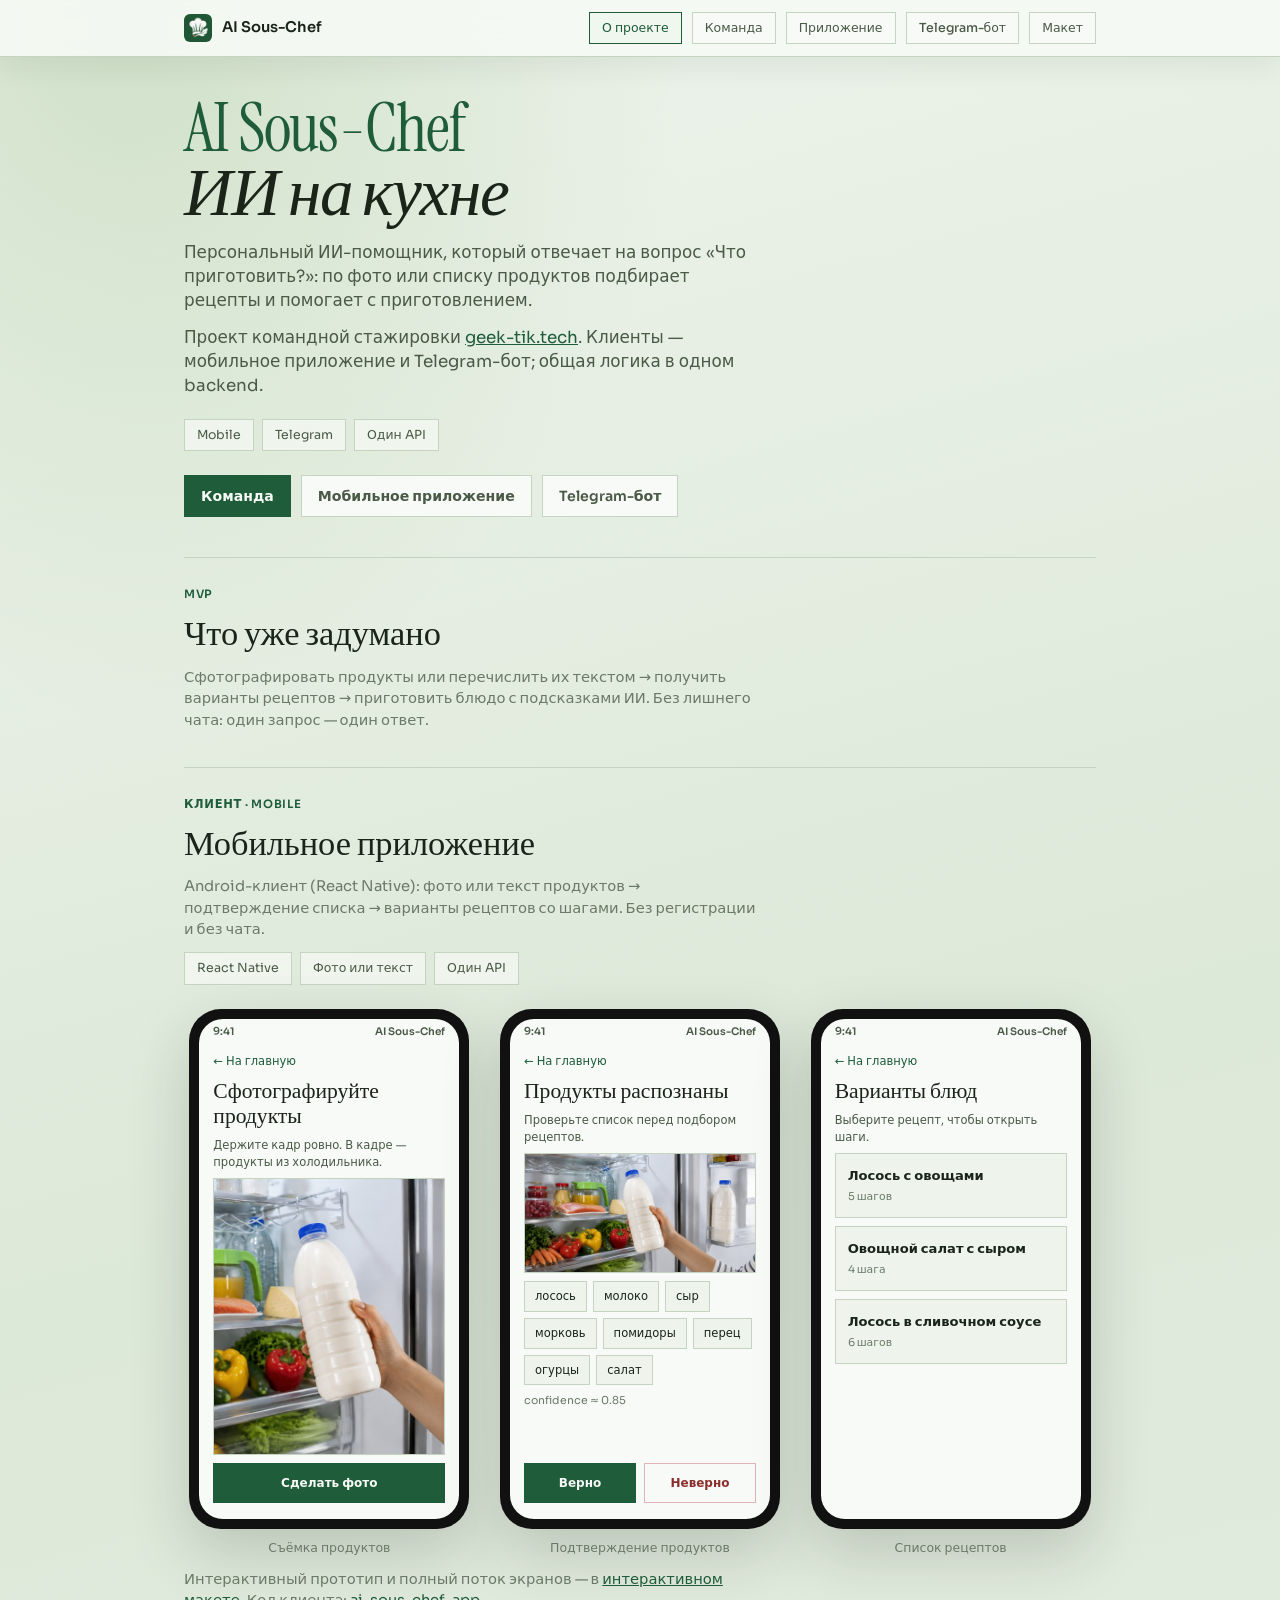
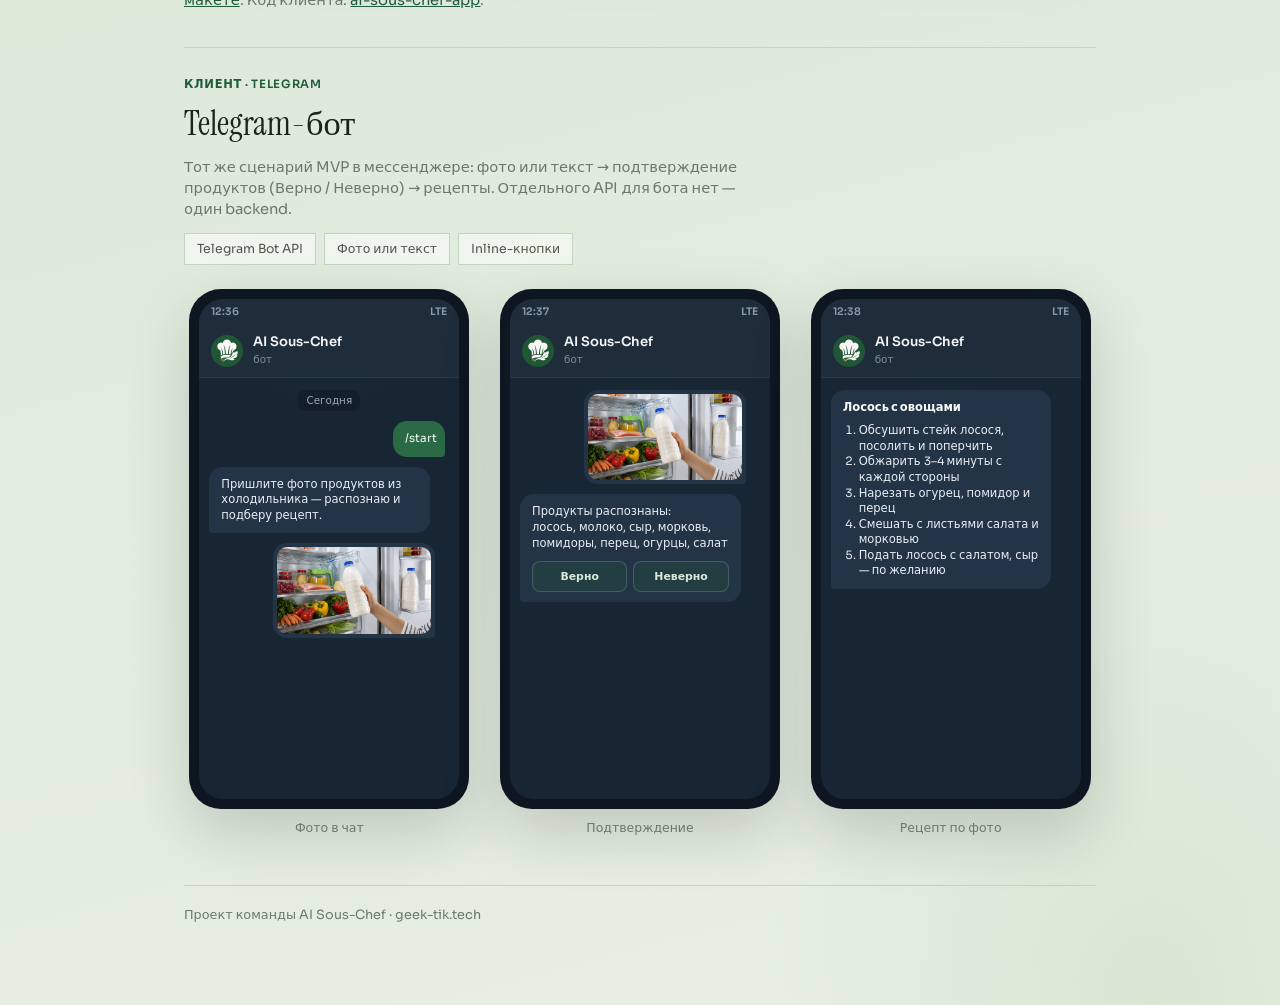
==== frontend/index.html @ 057efbc0 "feat(frontend): якорные разделы приложения и бота, макет на сайте Co-authored-by: Cursor <cursoragen" ====
<!DOCTYPE html>
<html lang="ru">
<head>
  <meta charset="UTF-8" />
  <meta name="viewport" content="width=device-width, initial-scale=1.0" />
  <title>AI Sous-Chef</title>
  <link rel="icon" href="assets/app-icon.png" type="image/png" />
  <link rel="preconnect" href="https://fonts.googleapis.com" />
  <link rel="preconnect" href="https://fonts.gstatic.com" crossorigin />
  <link href="https://fonts.googleapis.com/css2?family=Instrument+Serif:ital@0;1&family=Sora:wght@400;500;600;700&display=swap" rel="stylesheet" />
  <link rel="stylesheet" href="styles.css" />
</head>
<body>
  <div class="site-chrome">
    <nav class="site-nav" aria-label="Навигация">
      <div class="site-nav-inner">
        <a class="brand-mark" href="index.html">
          <img src="assets/app-icon.png" width="28" height="28" alt="" />
          AI Sous-Chef
        </a>
        <a class="nav-link" href="index.html" aria-current="page">О проекте</a>
        <a class="nav-link" href="team.html">Команда</a>
        <a class="nav-link" href="#app">Приложение</a>
        <a class="nav-link" href="#bot">Telegram-бот</a>
        <a class="nav-link" href="mockup.html">Макет</a>
      </div>
    </nav>
  </div>

  <main class="page">
    <header class="hero">
      <div class="brand">AI Sous-Chef<br /><em>ИИ на кухне</em></div>
      <p class="lede">
        Персональный ИИ-помощник, который отвечает на вопрос «Что приготовить?»:
        по фото или списку продуктов подбирает рецепты и помогает с приготовлением.
      </p>
      <p class="lede">
        Проект командной стажировки <a href="https://geek-tik.tech/teams/ai-sous-chef">geek-tik.tech</a>.
        Клиенты — мобильное приложение и Telegram-бот; общая логика в одном backend.
      </p>
      <div class="meta">
        <span class="chip">Mobile</span>
        <span class="chip">Telegram</span>
        <span class="chip">Один API</span>
      </div>
      <div class="cta-row">
        <a class="btn btn-primary" href="team.html">Команда</a>
        <a class="btn btn-ghost" href="#app">Мобильное приложение</a>
        <a class="btn btn-ghost" href="#bot">Telegram-бот</a>
      </div>
    </header>

    <h2 class="section-title">
      <span class="section-kind">MVP</span>
      Что уже задумано
    </h2>
    <p class="section-note">
      Сфотографировать продукты или перечислить их текстом → получить варианты рецептов →
      приготовить блюдо с подсказками ИИ. Без лишнего чата: один запрос — один ответ.
    </p>

    <section id="app" class="product-section" aria-labelledby="app-heading">
      <h2 class="section-title" id="app-heading">
        <span class="section-kind">Клиент · Mobile</span>
        Мобильное приложение
      </h2>
      <p class="section-note">
        Android-клиент (React Native): фото или текст продуктов → подтверждение списка →
        варианты рецептов со шагами. Без регистрации и без чата.
      </p>
      <div class="meta">
        <span class="chip">React Native</span>
        <span class="chip">Фото или текст</span>
        <span class="chip">Один API</span>
      </div>

      <div class="screen-row" aria-label="Экраны мобильного приложения">
        <figure class="phone-shot">
          <div class="phone" aria-hidden="true">
            <div class="phone-inner">
              <div class="status-bar"><span>9:41</span><span>AI Sous-Chef</span></div>
              <div class="shot-screen">
                <div class="shot-back">← На главную</div>
                <h3 class="shot-headline">Сфотографируйте продукты</h3>
                <p class="shot-hint">Держите кадр ровно. В кадре — продукты из холодильника.</p>
                <div class="shot-photo">
                  <img src="assets/fridge-products.jpg" alt="Фото продуктов в холодильнике" width="240" height="135" />
                </div>
                <span class="shot-btn primary shot-btn-wide">Сделать фото</span>
              </div>
            </div>
          </div>
          <figcaption>Съёмка продуктов</figcaption>
        </figure>

        <figure class="phone-shot">
          <div class="phone" aria-hidden="true">
            <div class="phone-inner">
              <div class="status-bar"><span>9:41</span><span>AI Sous-Chef</span></div>
              <div class="shot-screen">
                <div class="shot-back">← На главную</div>
                <h3 class="shot-headline">Продукты распознаны</h3>
                <p class="shot-hint">Проверьте список перед подбором рецептов.</p>
                <div class="shot-photo shot-photo-sm">
                  <img src="assets/fridge-products.jpg" alt="" width="240" height="135" />
                </div>
                <ul class="product-chips">
                  <li>лосось</li>
                  <li>молоко</li>
                  <li>сыр</li>
                  <li>морковь</li>
                  <li>помидоры</li>
                  <li>перец</li>
                  <li>огурцы</li>
                  <li>салат</li>
                </ul>
                <p class="shot-meta">confidence ≈ 0.85</p>
                <div class="shot-actions">
                  <span class="shot-btn primary">Верно</span>
                  <span class="shot-btn danger">Неверно</span>
                </div>
              </div>
            </div>
          </div>
          <figcaption>Подтверждение продуктов</figcaption>
        </figure>

        <figure class="phone-shot">
          <div class="phone" aria-hidden="true">
            <div class="phone-inner">
              <div class="status-bar"><span>9:41</span><span>AI Sous-Chef</span></div>
              <div class="shot-screen">
                <div class="shot-back">← На главную</div>
                <h3 class="shot-headline">Варианты блюд</h3>
                <p class="shot-hint">Выберите рецепт, чтобы открыть шаги.</p>
                <div class="recipe-card">
                  <div class="title">Лосось с овощами</div>
                  <div class="meta-line">5 шагов</div>
                </div>
                <div class="recipe-card">
                  <div class="title">Овощной салат с сыром</div>
                  <div class="meta-line">4 шага</div>
                </div>
                <div class="recipe-card">
                  <div class="title">Лосось в сливочном соусе</div>
                  <div class="meta-line">6 шагов</div>
                </div>
              </div>
            </div>
          </div>
          <figcaption>Список рецептов</figcaption>
        </figure>
      </div>

      <p class="section-note section-note-follow">
        Интерактивный прототип и полный поток экранов —
        в <a href="mockup.html">интерактивном макете</a>.
        Код клиента: <a href="https://github.com/teamsync-labs/ai-sous-chef-app">ai-sous-chef-app</a>.
      </p>
    </section>

    <section id="bot" class="product-section" aria-labelledby="bot-heading">
      <h2 class="section-title" id="bot-heading">
        <span class="section-kind">Клиент · Telegram</span>
        Telegram-бот
      </h2>
      <p class="section-note">
        Тот же сценарий MVP в мессенджере: фото или текст → подтверждение продуктов
        (Верно / Неверно) → рецепты. Отдельного API для бота нет — один backend.
      </p>
      <div class="meta">
        <span class="chip">Telegram Bot API</span>
        <span class="chip">Фото или текст</span>
        <span class="chip">Inline-кнопки</span>
      </div>

      <div class="screen-row" aria-label="Экраны Telegram-бота">
        <figure class="phone-shot">
          <div class="phone phone-tg" aria-hidden="true">
            <div class="tg-inner">
              <div class="tg-topbar"><span>12:36</span><span>LTE</span></div>
              <div class="tg-header">
                <img src="assets/app-icon.png" alt="" width="36" height="36" />
                <div>
                  <div class="name">AI Sous-Chef</div>
                  <div class="status">бот</div>
                </div>
              </div>
              <div class="tg-chat">
                <div class="tg-day">Сегодня</div>
                <div class="tg-row user"><div class="tg-bubble user">/start</div></div>
                <div class="tg-row bot">
                  <div class="tg-bubble bot">
                    Пришлите фото продуктов из холодильника — распознаю и подберу рецепт.
                  </div>
                </div>
                <div class="tg-row user">
                  <div class="tg-bubble user tg-photo">
                    <img src="assets/fridge-products.jpg" alt="Фото продуктов в холодильнике" width="200" height="112" />
                  </div>
                </div>
              </div>
            </div>
          </div>
          <figcaption>Фото в чат</figcaption>
        </figure>

        <figure class="phone-shot">
          <div class="phone phone-tg" aria-hidden="true">
            <div class="tg-inner">
              <div class="tg-topbar"><span>12:37</span><span>LTE</span></div>
              <div class="tg-header">
                <img src="assets/app-icon.png" alt="" width="36" height="36" />
                <div>
                  <div class="name">AI Sous-Chef</div>
                  <div class="status">бот</div>
                </div>
              </div>
              <div class="tg-chat">
                <div class="tg-row user">
                  <div class="tg-bubble user tg-photo">
                    <img src="assets/fridge-products.jpg" alt="" width="200" height="112" />
                  </div>
                </div>
                <div class="tg-row bot">
                  <div class="tg-bubble bot">
                    Продукты распознаны:<br />
                    лосось, молоко, сыр, морковь, помидоры, перец, огурцы, салат
                    <div class="tg-inline">
                      <span>Верно</span>
                      <span>Неверно</span>
                    </div>
                  </div>
                </div>
              </div>
            </div>
          </div>
          <figcaption>Подтверждение</figcaption>
        </figure>

        <figure class="phone-shot">
          <div class="phone phone-tg" aria-hidden="true">
            <div class="tg-inner">
              <div class="tg-topbar"><span>12:38</span><span>LTE</span></div>
              <div class="tg-header">
                <img src="assets/app-icon.png" alt="" width="36" height="36" />
                <div>
                  <div class="name">AI Sous-Chef</div>
                  <div class="status">бот</div>
                </div>
              </div>
              <div class="tg-chat">
                <div class="tg-row bot">
                  <div class="tg-bubble bot">
                    <strong>Лосось с овощами</strong>
                    <ol>
                      <li>Обсушить стейк лосося, посолить и поперчить</li>
                      <li>Обжарить 3–4 минуты с каждой стороны</li>
                      <li>Нарезать огурец, помидор и перец</li>
                      <li>Смешать с листьями салата и морковью</li>
                      <li>Подать лосось с салатом, сыр — по желанию</li>
                    </ol>
                  </div>
                </div>
              </div>
            </div>
          </div>
          <figcaption>Рецепт по фото</figcaption>
        </figure>
      </div>
    </section>

    <p class="footer">Проект команды AI Sous-Chef · geek-tik.tech</p>
  </main>
</body>
</html>
---- frontend/styles.css ----
:root {
  --bg: #e8efe6;
  --ink: #1a2419;
  --ink-soft: #4a5a47;
  --muted: #6b7a68;
  --surface: #f7faf6;
  --surface-2: #eef4ec;
  --line: #c5d4c1;
  --brand: #1f5c3a;
  --brand-hover: #174a2e;
  --accent: #c45c26;
  --shadow: 0 24px 60px rgba(26, 36, 25, 0.18);
}

* {
  box-sizing: border-box;
  margin: 0;
  padding: 0;
}

body {
  font-family: "Sora", system-ui, sans-serif;
  color: var(--ink);
  background:
    radial-gradient(ellipse 80% 50% at 10% 0%, #cfe0c8 0%, transparent 55%),
    radial-gradient(ellipse 60% 40% at 90% 100%, #d9e6d4 0%, transparent 50%),
    linear-gradient(165deg, #eef4ec 0%, #dce8d8 45%, #e8efe6 100%);
  min-height: 100vh;
  line-height: 1.45;
}

a {
  color: var(--brand);
}

a:hover {
  color: var(--brand-hover);
}

.site-chrome {
  position: sticky;
  top: 0;
  z-index: 50;
}

.site-nav {
  background: rgba(247, 250, 246, 0.9);
  backdrop-filter: blur(12px);
  -webkit-backdrop-filter: blur(12px);
  border-bottom: 1px solid var(--line);
  box-shadow: 0 10px 28px rgba(26, 36, 25, 0.07);
}

.site-nav-inner {
  max-width: 960px;
  margin: 0 auto;
  padding: 12px 24px;
  display: flex;
  flex-wrap: wrap;
  align-items: center;
  gap: 8px 10px;
}

.site-nav .brand-mark {
  display: inline-flex;
  align-items: center;
  gap: 10px;
  margin-right: auto;
  text-decoration: none;
  color: var(--ink);
  font-weight: 600;
  font-size: 0.92rem;
}

.site-nav .brand-mark img {
  width: 28px;
  height: 28px;
  border-radius: 6px;
}

.site-nav a.nav-link {
  display: inline-flex;
  align-items: center;
  padding: 6px 12px;
  border: 1px solid var(--line);
  background: var(--surface);
  color: var(--ink-soft);
  text-decoration: none;
  font-size: 0.78rem;
  font-weight: 500;
  transition: border-color 0.15s, background 0.15s, color 0.15s;
}

.site-nav a.nav-link:hover,
.site-nav a.nav-link[aria-current="page"] {
  border-color: var(--brand);
  background: #f0f7ef;
  color: var(--brand);
}

.mockup-subnav {
  background: rgba(238, 244, 236, 0.95);
  backdrop-filter: blur(12px);
  -webkit-backdrop-filter: blur(12px);
  border-bottom: 1px solid var(--line);
}

.mockup-subnav-inner {
  max-width: 1280px;
  margin: 0 auto;
  padding: 8px 24px;
  display: flex;
  flex-wrap: wrap;
  align-items: center;
  gap: 8px 10px;
}

.mockup-subnav .label {
  font-size: 0.72rem;
  font-weight: 600;
  letter-spacing: 0.04em;
  text-transform: uppercase;
  color: var(--muted);
  margin-right: 2px;
}

.mockup-subnav a {
  display: inline-flex;
  align-items: center;
  padding: 5px 11px;
  border: 1px solid var(--line);
  background: var(--surface);
  color: var(--ink-soft);
  text-decoration: none;
  font-size: 0.75rem;
  font-weight: 500;
  transition: border-color 0.15s, background 0.15s, color 0.15s;
}

.mockup-subnav a:hover {
  border-color: var(--brand);
  background: #f0f7ef;
  color: var(--brand);
}

.page {
  max-width: 960px;
  margin: 0 auto;
  padding: 40px 24px 80px;
}

.hero {
  max-width: 40rem;
  margin-bottom: 40px;
}

.brand {
  font-family: "Instrument Serif", Georgia, serif;
  font-size: clamp(2.8rem, 6vw, 4.2rem);
  letter-spacing: -0.02em;
  line-height: 0.95;
  color: var(--brand);
}

.brand em {
  font-style: italic;
  color: var(--ink);
}

.lede {
  margin-top: 16px;
  max-width: 36rem;
  color: var(--ink-soft);
  font-size: 1.05rem;
}

.lede + .lede {
  margin-top: 12px;
}

.meta {
  margin-top: 20px;
  display: flex;
  flex-wrap: wrap;
  gap: 8px;
}

.chip {
  display: inline-flex;
  align-items: center;
  gap: 6px;
  padding: 6px 12px;
  border: 1px solid var(--line);
  background: rgba(247, 250, 246, 0.7);
  font-size: 0.78rem;
  color: var(--ink-soft);
}

.section-title {
  font-family: "Instrument Serif", Georgia, serif;
  font-size: clamp(1.75rem, 3vw, 2.15rem);
  font-weight: 400;
  margin: 36px 0 8px;
  padding-top: 28px;
  border-top: 1px solid var(--line);
  color: var(--ink);
}

.section-kind {
  display: block;
  font-family: "Sora", system-ui, sans-serif;
  font-size: 0.72rem;
  font-weight: 600;
  letter-spacing: 0.06em;
  text-transform: uppercase;
  color: var(--brand);
  margin-bottom: 6px;
}

.section-note {
  color: var(--muted);
  font-size: 0.92rem;
  margin-bottom: 20px;
  max-width: 36rem;
}

.cta-row {
  display: flex;
  flex-wrap: wrap;
  gap: 10px;
  margin-top: 24px;
}

.btn {
  display: inline-flex;
  align-items: center;
  justify-content: center;
  padding: 10px 16px;
  border: 1px solid var(--line);
  text-decoration: none;
  font-size: 0.88rem;
  font-weight: 600;
  transition: background 0.15s, border-color 0.15s, color 0.15s;
}

.btn-primary {
  background: var(--brand);
  border-color: var(--brand);
  color: #f7faf6;
}

.btn-primary:hover {
  background: var(--brand-hover);
  border-color: var(--brand-hover);
  color: #f7faf6;
}

.btn-ghost {
  background: var(--surface);
  color: var(--ink-soft);
}

.btn-ghost:hover {
  border-color: var(--brand);
  color: var(--brand);
  background: #f0f7ef;
}

.team-list {
  list-style: none;
  display: flex;
  flex-direction: column;
  gap: 12px;
}

.member {
  display: grid;
  grid-template-columns: 56px 1fr;
  gap: 14px;
  align-items: center;
  padding: 14px 16px;
  background: var(--surface);
  border: 1px solid var(--line);
}

.member img {
  width: 56px;
  height: 56px;
  object-fit: cover;
  border-radius: 10px;
  background: var(--surface-2);
  border: 1px solid var(--line);
}

.member .role {
  font-weight: 600;
  font-size: 0.95rem;
  color: var(--ink);
}

.member .desc {
  margin-top: 2px;
  font-size: 0.85rem;
  color: var(--ink-soft);
}

.member .name {
  margin-top: 6px;
  font-size: 0.82rem;
  color: var(--muted);
}

.footer {
  margin-top: 48px;
  padding-top: 20px;
  border-top: 1px solid var(--line);
  color: var(--muted);
  font-size: 0.8rem;
}

.product-section {
  scroll-margin-top: 72px;
}

.product-section > .meta {
  margin: -8px 0 24px;
}

.section-note-follow {
  margin-top: 8px;
}

.screen-row {
  display: grid;
  grid-template-columns: repeat(3, minmax(0, 1fr));
  gap: 20px;
  align-items: start;
  margin-bottom: 12px;
}

.phone-shot {
  margin: 0;
}

.phone-shot figcaption {
  margin-top: 10px;
  text-align: center;
  font-size: 0.78rem;
  color: var(--muted);
}

.phone {
  --phone-w: 100%;
  --phone-h: 520px;
  width: var(--phone-w);
  max-width: 280px;
  height: var(--phone-h);
  margin: 0 auto;
  background: #111;
  border-radius: 32px;
  padding: 10px;
  box-shadow: var(--shadow);
}

.phone-inner,
.tg-inner {
  width: 100%;
  height: 100%;
  border-radius: 24px;
  overflow: hidden;
  display: flex;
  flex-direction: column;
}

.phone-inner {
  background: var(--surface);
}

.status-bar {
  height: 26px;
  display: flex;
  align-items: center;
  justify-content: space-between;
  padding: 0 14px;
  font-size: 0.65rem;
  font-weight: 600;
  color: var(--ink-soft);
  flex-shrink: 0;
}

.shot-screen {
  flex: 1;
  min-height: 0;
  padding: 8px 14px 16px;
  display: flex;
  flex-direction: column;
  gap: 8px;
}

.app-header {
  display: flex;
  align-items: center;
  gap: 10px;
  margin-bottom: 6px;
}

.app-header .app-logo {
  width: 40px;
  height: 40px;
  border-radius: 10px;
  border: 1px solid var(--line);
  object-fit: cover;
}

.app-header .mark {
  font-family: "Instrument Serif", Georgia, serif;
  font-size: 1.25rem;
  color: var(--brand);
  line-height: 1;
}

.app-header .sub {
  margin-top: 4px;
  font-size: 0.68rem;
  color: var(--muted);
}

.shot-headline {
  font-family: "Instrument Serif", Georgia, serif;
  font-size: 1.35rem;
  font-weight: 400;
  line-height: 1.15;
}

.shot-hint {
  font-size: 0.72rem;
  color: var(--ink-soft);
}

.shot-back {
  font-size: 0.72rem;
  color: var(--brand);
  margin-bottom: 2px;
}

.mode-card,
.recipe-card {
  border: 1px solid var(--line);
  background: var(--surface-2);
  padding: 12px;
}

.mode-card .label,
.recipe-card .title {
  font-weight: 600;
  font-size: 0.82rem;
}

.mode-card .desc,
.recipe-card .meta-line {
  margin-top: 4px;
  font-size: 0.68rem;
  color: var(--muted);
}

.product-chips {
  list-style: none;
  display: flex;
  flex-wrap: wrap;
  gap: 6px;
}

.product-chips li {
  padding: 6px 10px;
  border: 1px solid var(--line);
  background: var(--surface-2);
  font-size: 0.72rem;
}

.shot-photo {
  border: 1px solid var(--line);
  background: var(--surface-2);
  overflow: hidden;
  flex: 1;
  min-height: 120px;
}

.shot-photo img {
  display: block;
  width: 100%;
  height: 100%;
  object-fit: cover;
}

.shot-photo-sm {
  flex: 0 0 auto;
  height: 88px;
}

.shot-btn-wide {
  width: 100%;
  margin-top: auto;
}

.shot-meta {
  font-size: 0.68rem;
  color: var(--muted);
}

.shot-actions {
  margin-top: auto;
  display: grid;
  grid-template-columns: 1fr 1fr;
  gap: 8px;
}

.shot-btn {
  display: inline-flex;
  align-items: center;
  justify-content: center;
  padding: 10px 8px;
  font-size: 0.75rem;
  font-weight: 600;
  border: 1px solid var(--line);
  text-align: center;
}

.shot-btn.primary {
  background: var(--brand);
  border-color: var(--brand);
  color: #f7faf6;
}

.shot-btn.danger {
  color: #8b2e2e;
  border-color: #e0b4b4;
}

.phone-tg {
  background: #0e1621;
}

.tg-inner {
  background:
    radial-gradient(ellipse 70% 40% at 50% 0%, rgba(31, 92, 58, 0.18), transparent 60%),
    #182533;
}

.tg-topbar {
  height: 26px;
  display: flex;
  align-items: center;
  justify-content: space-between;
  padding: 0 12px;
  font-size: 0.65rem;
  font-weight: 600;
  color: #8b9aab;
  background: #1f2c3a;
  flex-shrink: 0;
}

.tg-header {
  display: flex;
  align-items: center;
  gap: 10px;
  padding: 10px 12px;
  background: #1f2c3a;
  border-bottom: 1px solid rgba(255, 255, 255, 0.06);
  flex-shrink: 0;
}

.tg-header img {
  width: 32px;
  height: 32px;
  border-radius: 50%;
  object-fit: cover;
}

.tg-header .name {
  font-size: 0.82rem;
  font-weight: 600;
  color: #f2f5f7;
  line-height: 1.1;
}

.tg-header .status {
  font-size: 0.65rem;
  color: #7d8b9a;
  margin-top: 2px;
}

.tg-chat {
  flex: 1;
  min-height: 0;
  overflow: hidden;
  padding: 12px 10px;
  display: flex;
  flex-direction: column;
  gap: 10px;
}

.tg-day {
  align-self: center;
  font-size: 0.65rem;
  color: #9aa8b6;
  background: rgba(15, 25, 36, 0.55);
  padding: 3px 8px;
  border-radius: 8px;
}

.tg-row {
  display: flex;
  max-width: 100%;
}

.tg-row.user {
  align-self: flex-end;
}

.tg-row.bot {
  align-self: flex-start;
}

.tg-bubble {
  max-width: 92%;
  padding: 10px 12px;
  font-size: 0.72rem;
  line-height: 1.35;
}

.tg-bubble.user {
  background: #2a6b45;
  color: #f7faf6;
  border-radius: 14px 14px 4px 14px;
}

.tg-bubble.user.tg-photo {
  padding: 4px;
  background: #243447;
  overflow: hidden;
}

.tg-bubble.user.tg-photo img {
  display: block;
  width: 168px;
  max-width: 100%;
  height: auto;
  aspect-ratio: 16 / 9;
  object-fit: cover;
  border-radius: 10px;
}

.tg-bubble.bot {
  background: #243447;
  color: #e8eef5;
  border-radius: 14px 14px 14px 4px;
}

.tg-bubble.bot ol {
  margin: 8px 0 0 1rem;
}

.tg-bubble.bot strong {
  color: #f7faf6;
}

.tg-inline {
  display: grid;
  grid-template-columns: 1fr 1fr;
  gap: 6px;
  margin-top: 10px;
}

.tg-inline span {
  display: inline-flex;
  align-items: center;
  justify-content: center;
  padding: 7px 6px;
  border: 1px solid rgba(255, 255, 255, 0.16);
  border-radius: 8px;
  font-size: 0.68rem;
  font-weight: 600;
  color: #d7e8dc;
  background: rgba(31, 92, 58, 0.25);
}

@media (max-width: 900px) {
  .screen-row {
    grid-template-columns: 1fr;
    justify-items: center;
  }

  .phone {
    max-width: 300px;
  }
}

@media (max-width: 600px) {
  .member {
    grid-template-columns: 48px 1fr;
  }

  .member img {
    width: 48px;
    height: 48px;
  }
}
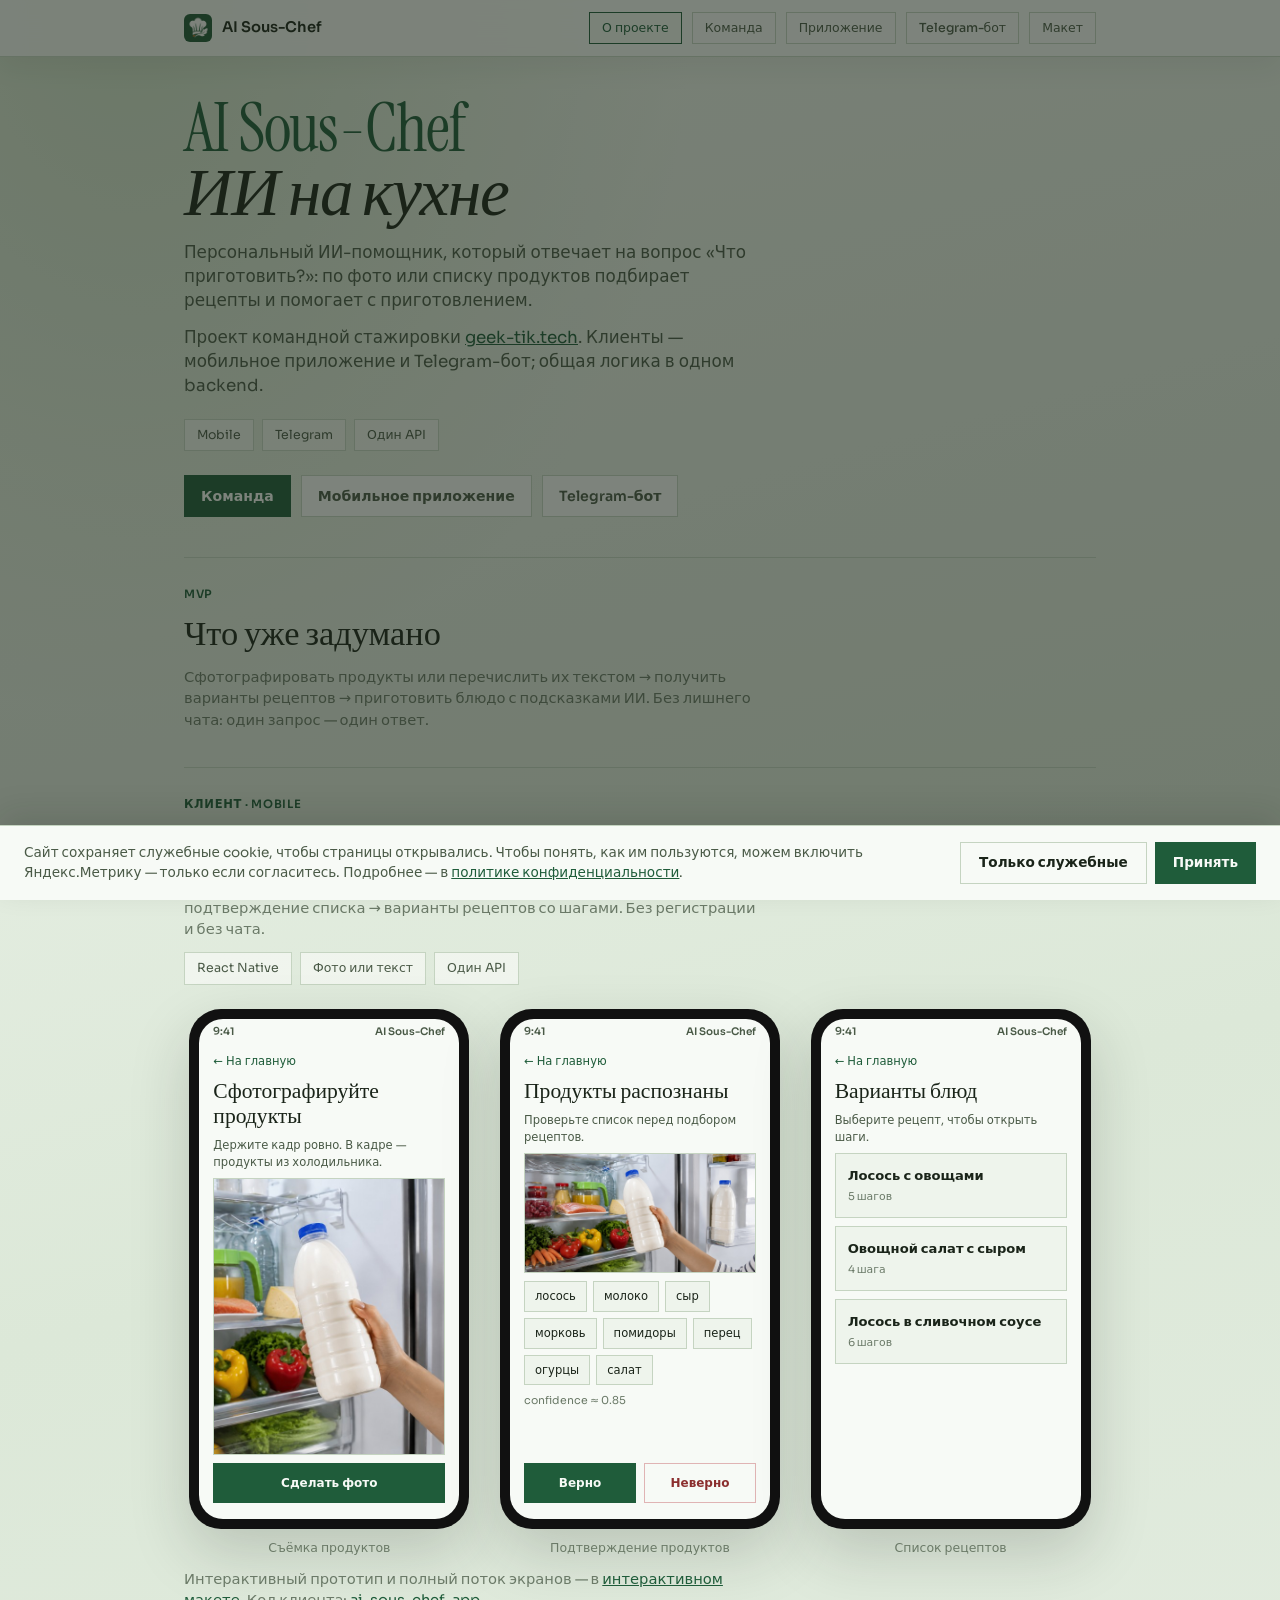
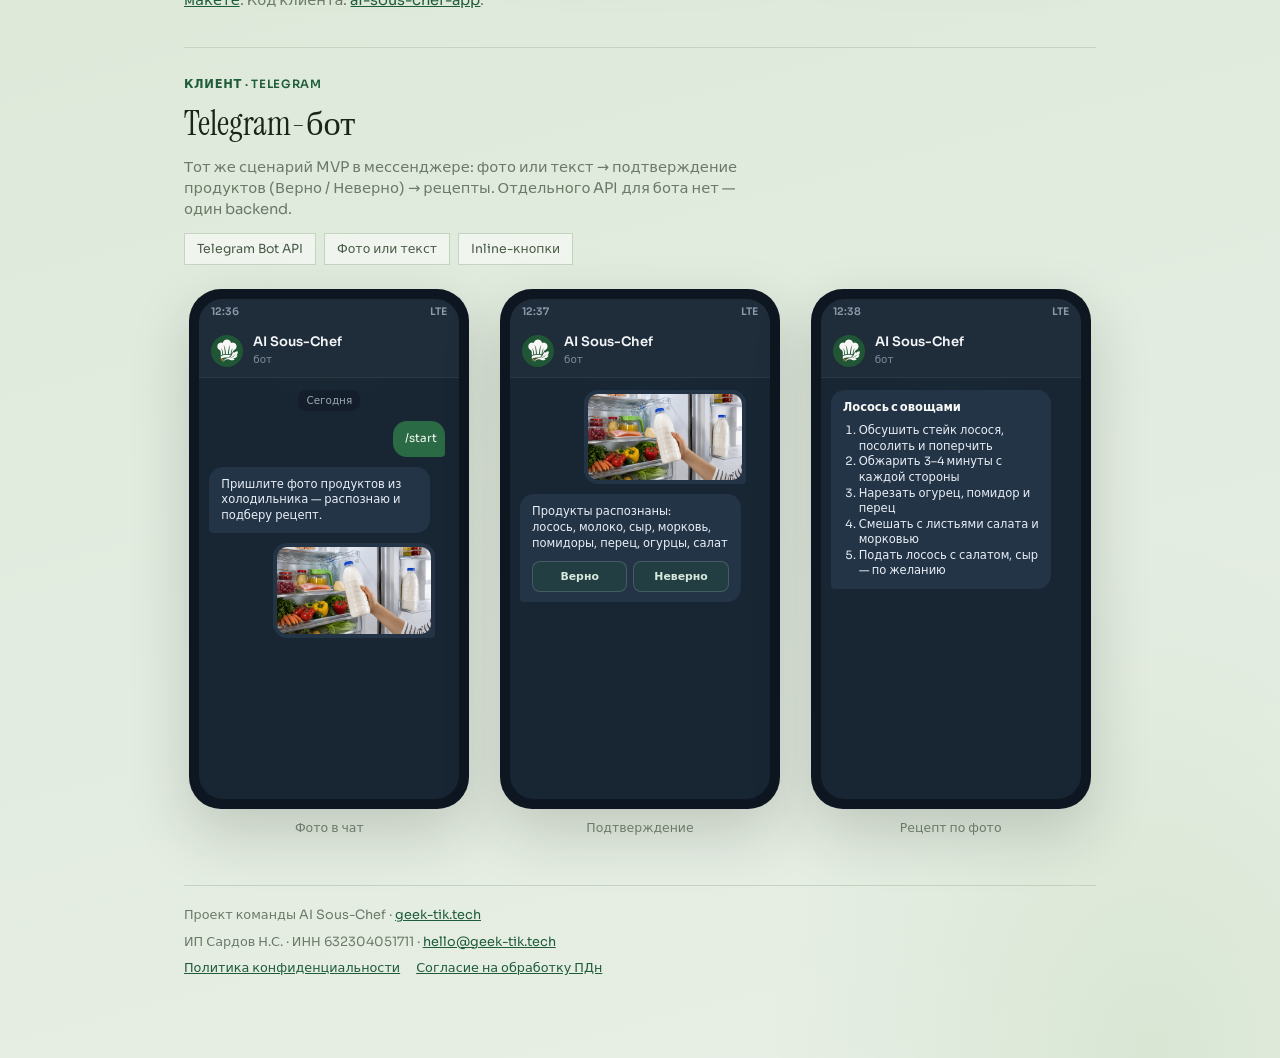
==== commit f9e8605d: "Add site legal pages, cookie consent gate, and Metrika after accept. Footer links to policy/consent;" ====
--- a/frontend/index.html
+++ b/frontend/index.html
@@ -1,5 +1,6 @@
 <!DOCTYPE html>
 <html lang="ru">
+
 <head>
   <meta charset="UTF-8" />
   <meta name="viewport" content="width=device-width, initial-scale=1.0" />
@@ -7,9 +8,12 @@
   <link rel="icon" href="assets/app-icon.png" type="image/png" />
   <link rel="preconnect" href="https://fonts.googleapis.com" />
   <link rel="preconnect" href="https://fonts.gstatic.com" crossorigin />
-  <link href="https://fonts.googleapis.com/css2?family=Instrument+Serif:ital@0;1&family=Sora:wght@400;500;600;700&display=swap" rel="stylesheet" />
+  <link
+    href="https://fonts.googleapis.com/css2?family=Instrument+Serif:ital@0;1&family=Sora:wght@400;500;600;700&display=swap"
+    rel="stylesheet" />
   <link rel="stylesheet" href="styles.css" />
 </head>
+
 <body>
   <div class="site-chrome">
     <nav class="site-nav" aria-label="Навигация">
@@ -188,7 +192,9 @@
               </div>
               <div class="tg-chat">
                 <div class="tg-day">Сегодня</div>
-                <div class="tg-row user"><div class="tg-bubble user">/start</div></div>
+                <div class="tg-row user">
+                  <div class="tg-bubble user">/start</div>
+                </div>
                 <div class="tg-row bot">
                   <div class="tg-bubble bot">
                     Пришлите фото продуктов из холодильника — распознаю и подберу рецепт.
@@ -196,7 +202,8 @@
                 </div>
                 <div class="tg-row user">
                   <div class="tg-bubble user tg-photo">
-                    <img src="assets/fridge-products.jpg" alt="Фото продуктов в холодильнике" width="200" height="112" />
+                    <img src="assets/fridge-products.jpg" alt="Фото продуктов в холодильнике" width="200"
+                      height="112" />
                   </div>
                 </div>
               </div>
@@ -270,7 +277,16 @@
       </div>
     </section>
 
-    <p class="footer">Проект команды AI Sous-Chef · geek-tik.tech</p>
+    <footer class="footer footer-legal">
+      <p>Проект команды AI Sous-Chef · <a href="https://geek-tik.tech/teams/ai-sous-chef">geek-tik.tech</a></p>
+      <p>ИП Сардов Н.С. · ИНН 632304051711 · <a href="mailto:hello@geek-tik.tech">hello@geek-tik.tech</a></p>
+      <nav aria-label="Правовая информация">
+        <a href="legal/policy.html">Политика конфиденциальности</a>
+        <a href="legal/consent.html">Согласие на обработку ПДн</a>
+      </nav>
+    </footer>
   </main>
+  <script src="cookie-notice.js" data-policy-href="legal/policy.html"></script>
 </body>
-</html>
+
+</html>
--- a/frontend/styles.css
+++ b/frontend/styles.css
@@ -318,6 +318,151 @@
   font-size: 0.8rem;
 }
 
+.footer-legal {
+  display: flex;
+  flex-direction: column;
+  gap: 8px;
+}
+
+.footer-legal nav {
+  display: flex;
+  flex-wrap: wrap;
+  gap: 8px 16px;
+}
+
+.footer-legal nav a[aria-current="page"] {
+  color: var(--ink);
+  font-weight: 600;
+}
+
+.legal-page {
+  max-width: 40rem;
+}
+
+.legal-head {
+  margin-bottom: 28px;
+}
+
+.legal-head .section-kind {
+  margin-bottom: 10px;
+}
+
+.legal-head h1 {
+  font-family: "Instrument Serif", Georgia, serif;
+  font-size: clamp(1.8rem, 4vw, 2.4rem);
+  font-weight: 400;
+  line-height: 1.15;
+  margin-bottom: 12px;
+}
+
+.legal-lead {
+  color: var(--ink-soft);
+  font-size: 0.95rem;
+}
+
+.legal-doc h2 {
+  font-size: 1.02rem;
+  font-weight: 600;
+  margin: 1.6em 0 0.55em;
+}
+
+.legal-doc p,
+.legal-doc li {
+  color: var(--ink-soft);
+  font-size: 0.92rem;
+  margin-bottom: 0.65em;
+}
+
+.legal-doc ul {
+  padding-left: 1.2em;
+  margin: 0 0 0.9em;
+}
+
+.operator-card {
+  border: 1px solid var(--line);
+  background: var(--surface);
+  padding: 12px 16px;
+  margin: 10px 0 18px;
+}
+
+.operator-card p {
+  margin-bottom: 4px;
+  color: var(--ink);
+  font-size: 0.88rem;
+}
+
+.operator-card p:last-child {
+  margin-bottom: 0;
+}
+
+.cookie-notice-lock {
+  overflow: hidden;
+}
+
+.cookie-notice-backdrop {
+  position: fixed;
+  inset: 0;
+  z-index: 400;
+  background: rgba(26, 36, 25, 0.55);
+}
+
+.cookie-notice-bar {
+  position: fixed;
+  left: 0;
+  right: 0;
+  bottom: 0;
+  z-index: 401;
+  display: flex;
+  flex-wrap: wrap;
+  align-items: center;
+  gap: 12px 16px;
+  padding: 16px 24px calc(16px + env(safe-area-inset-bottom, 0px));
+  background: var(--surface);
+  border-top: 1px solid var(--line);
+  box-shadow: 0 -12px 32px rgba(26, 36, 25, 0.12);
+}
+
+.cookie-notice-text {
+  flex: 1 1 16rem;
+  margin: 0;
+  font-size: 0.85rem;
+  color: var(--ink-soft);
+  line-height: 1.45;
+}
+
+.cookie-notice-actions {
+  display: flex;
+  flex-wrap: wrap;
+  gap: 8px;
+}
+
+.cookie-notice-btn {
+  flex: 0 0 auto;
+  appearance: none;
+  border: 0;
+  background: var(--brand);
+  color: #f7faf6;
+  font: inherit;
+  font-size: 0.85rem;
+  font-weight: 600;
+  padding: 10px 18px;
+  cursor: pointer;
+}
+
+.cookie-notice-btn:hover {
+  background: var(--brand-hover);
+}
+
+.cookie-notice-btn--ghost {
+  background: transparent;
+  color: var(--ink);
+  border: 1px solid var(--line);
+}
+
+.cookie-notice-btn--ghost:hover {
+  background: rgba(26, 36, 25, 0.06);
+}
+
 .product-section {
   scroll-margin-top: 72px;
 }
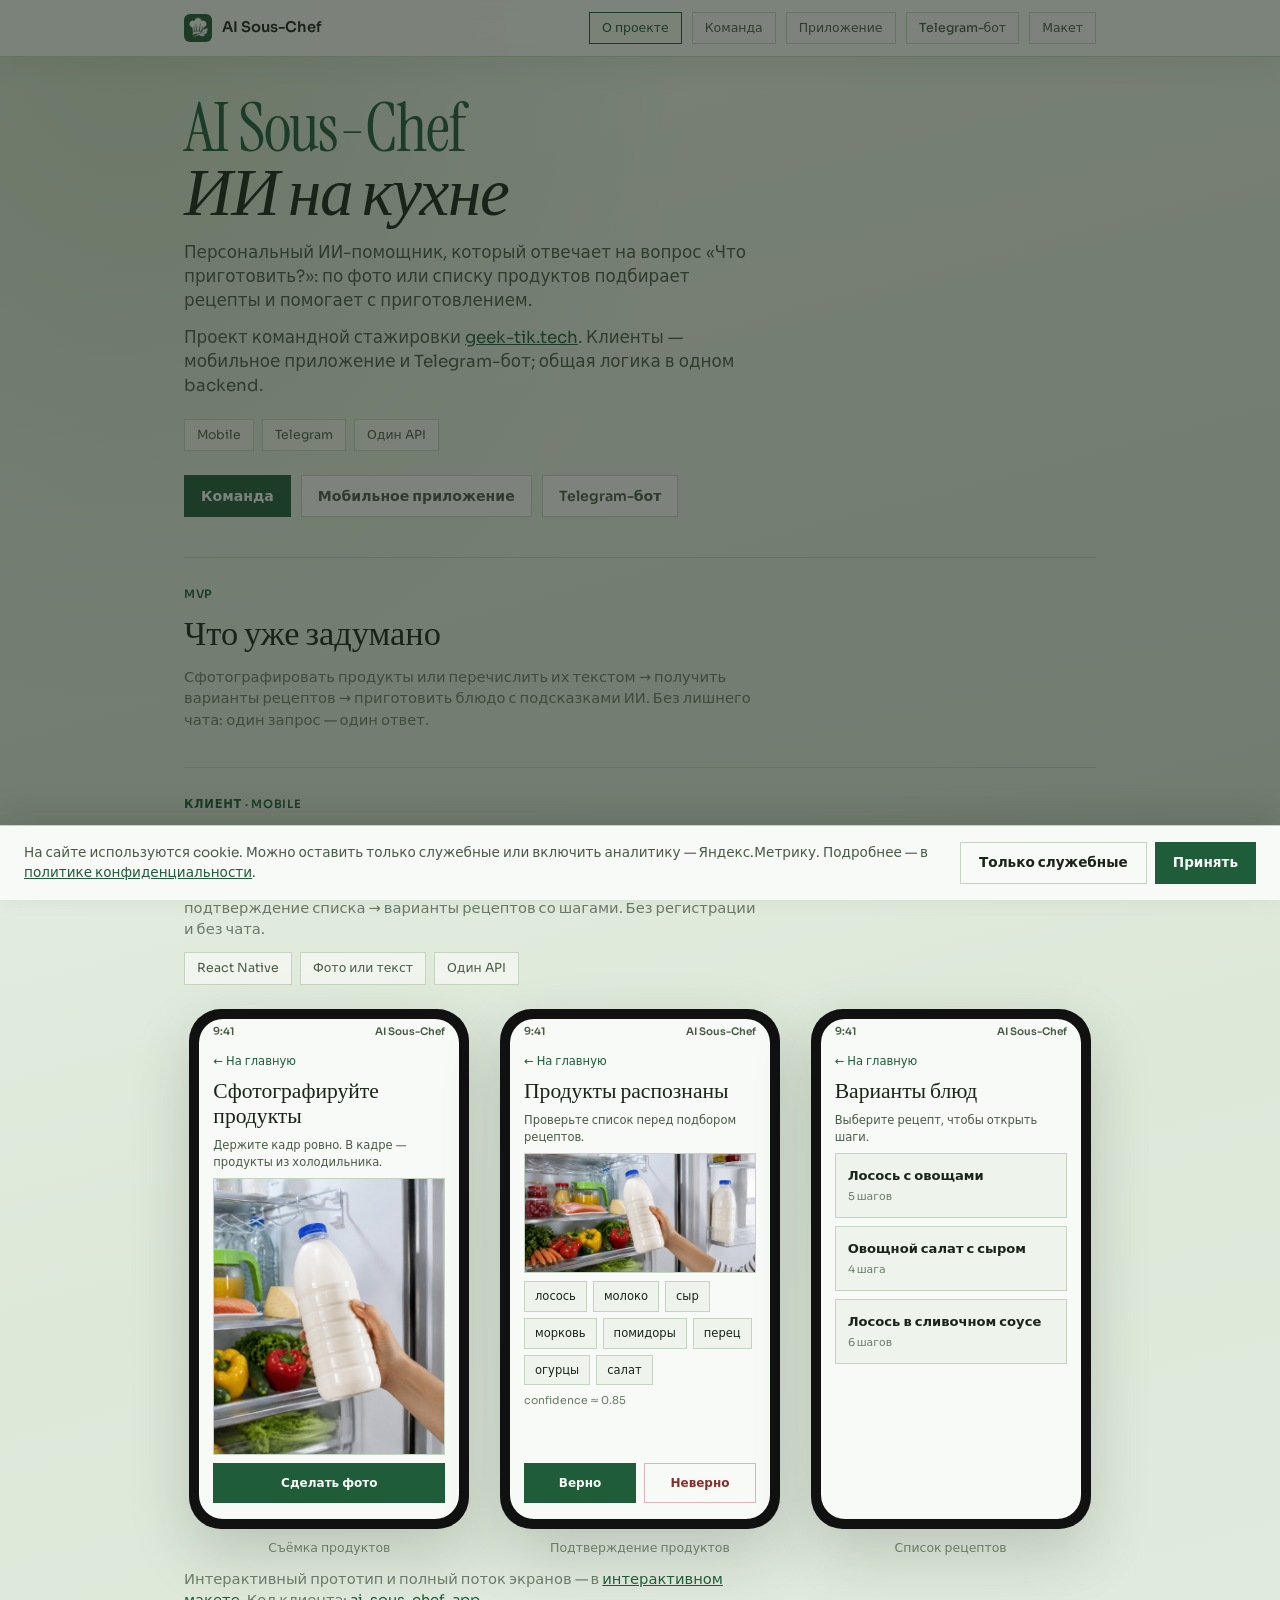
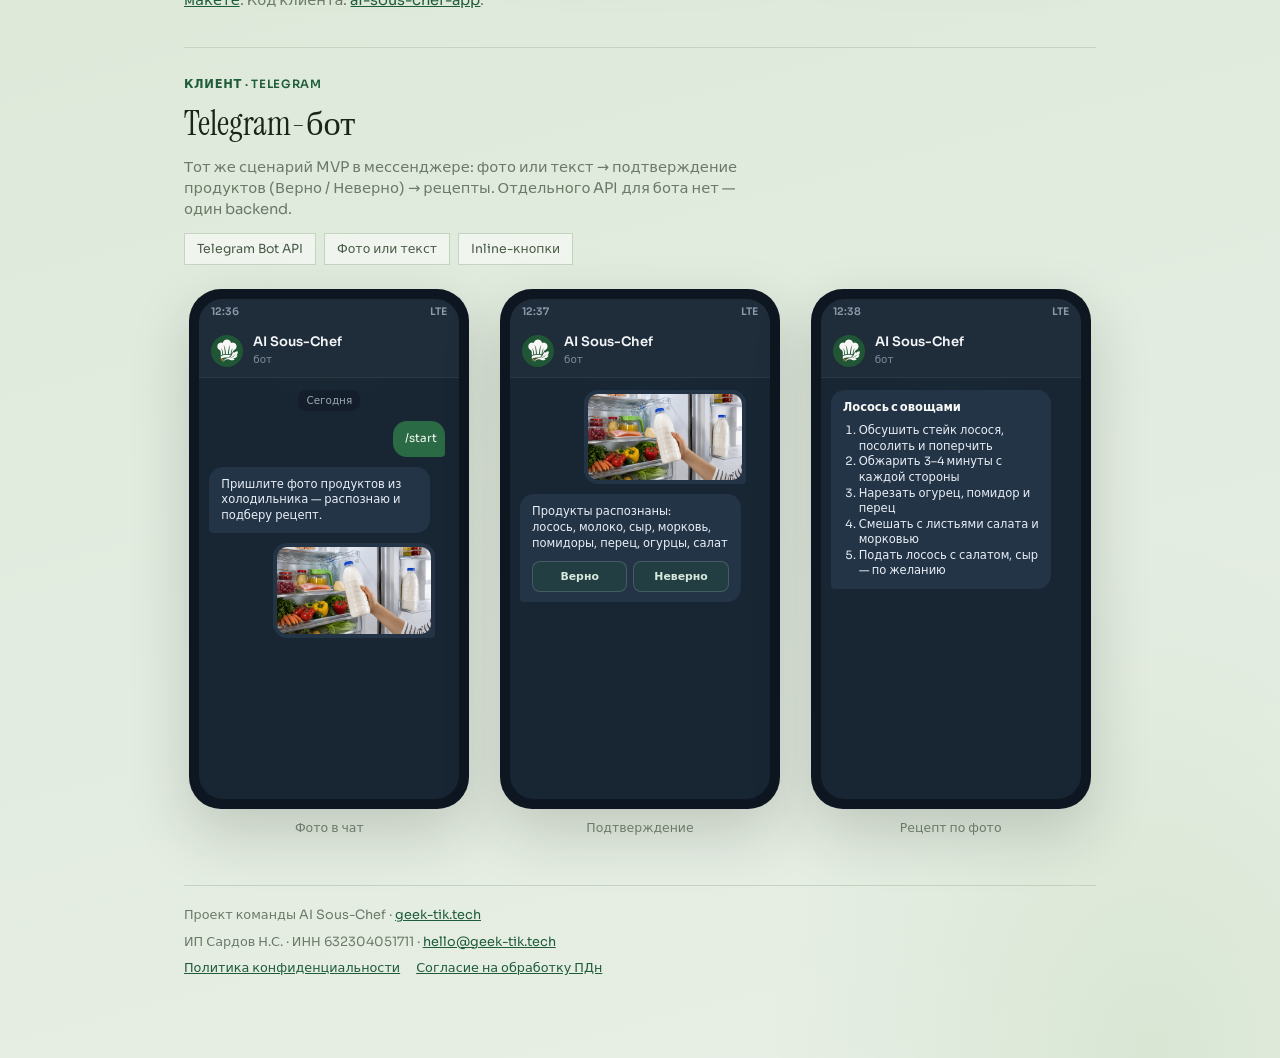
==== commit 2252aad3: "Record cookie analytics consent in the journal before loading Metrika. Co-authored-by: Cursor <curso" ====
--- a/frontend/index.html
+++ b/frontend/index.html
@@ -281,12 +281,12 @@
       <p>Проект команды AI Sous-Chef · <a href="https://geek-tik.tech/teams/ai-sous-chef">geek-tik.tech</a></p>
       <p>ИП Сардов Н.С. · ИНН 632304051711 · <a href="mailto:hello@geek-tik.tech">hello@geek-tik.tech</a></p>
       <nav aria-label="Правовая информация">
-        <a href="legal/policy.html">Политика конфиденциальности</a>
-        <a href="legal/consent.html">Согласие на обработку ПДн</a>
+        <a href="https://consent.geek-tik.tech/t/ai-sous-chef/policy" target="_blank" rel="noopener">Политика конфиденциальности</a>
+        <a href="https://consent.geek-tik.tech/t/ai-sous-chef/pdn-consent" target="_blank" rel="noopener">Согласие на обработку ПДн</a>
       </nav>
     </footer>
   </main>
-  <script src="cookie-notice.js" data-policy-href="legal/policy.html"></script>
+  <script src="cookie-notice.js" data-policy-href="https://consent.geek-tik.tech/t/ai-sous-chef/policy"></script>
 </body>
 
 </html>
--- a/frontend/styles.css
+++ b/frontend/styles.css
@@ -463,6 +463,11 @@
   background: rgba(26, 36, 25, 0.06);
 }
 
+.cookie-notice-btn:disabled {
+  opacity: 0.55;
+  cursor: wait;
+}
+
 .product-section {
   scroll-margin-top: 72px;
 }
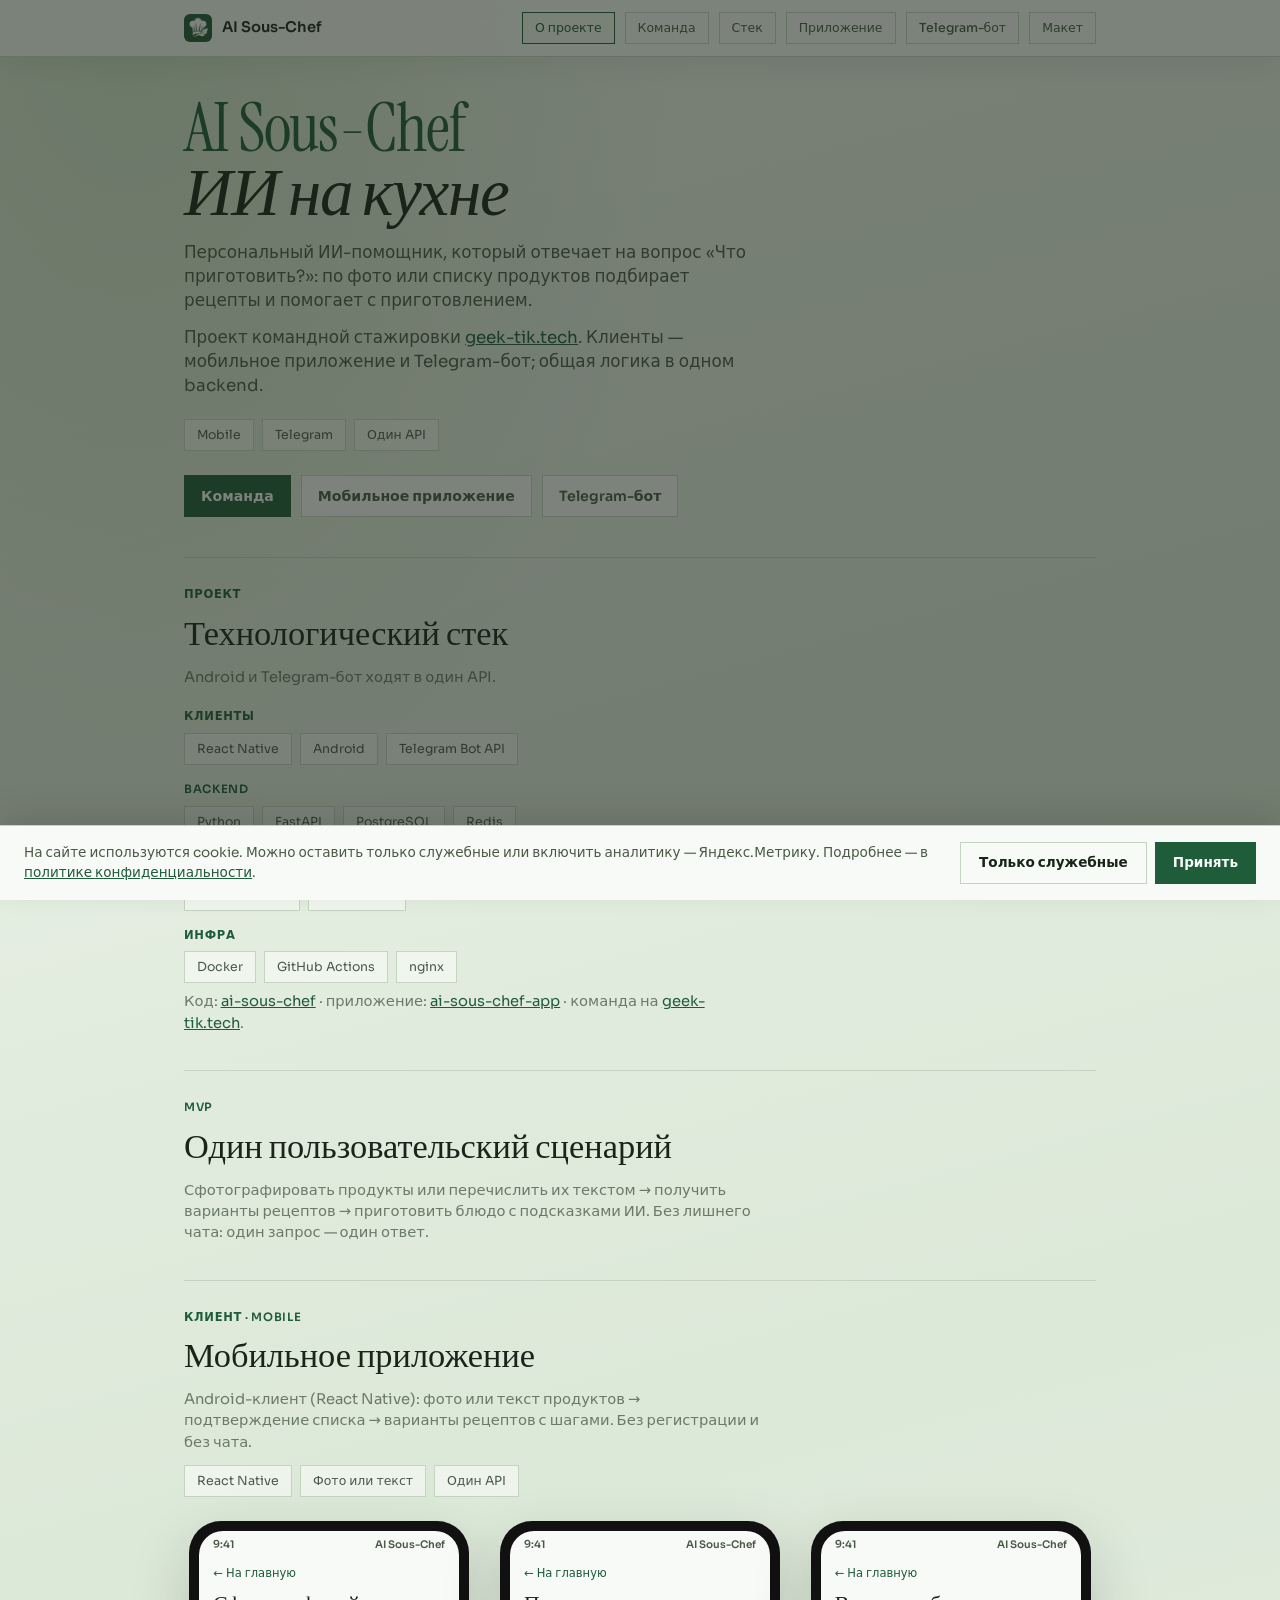
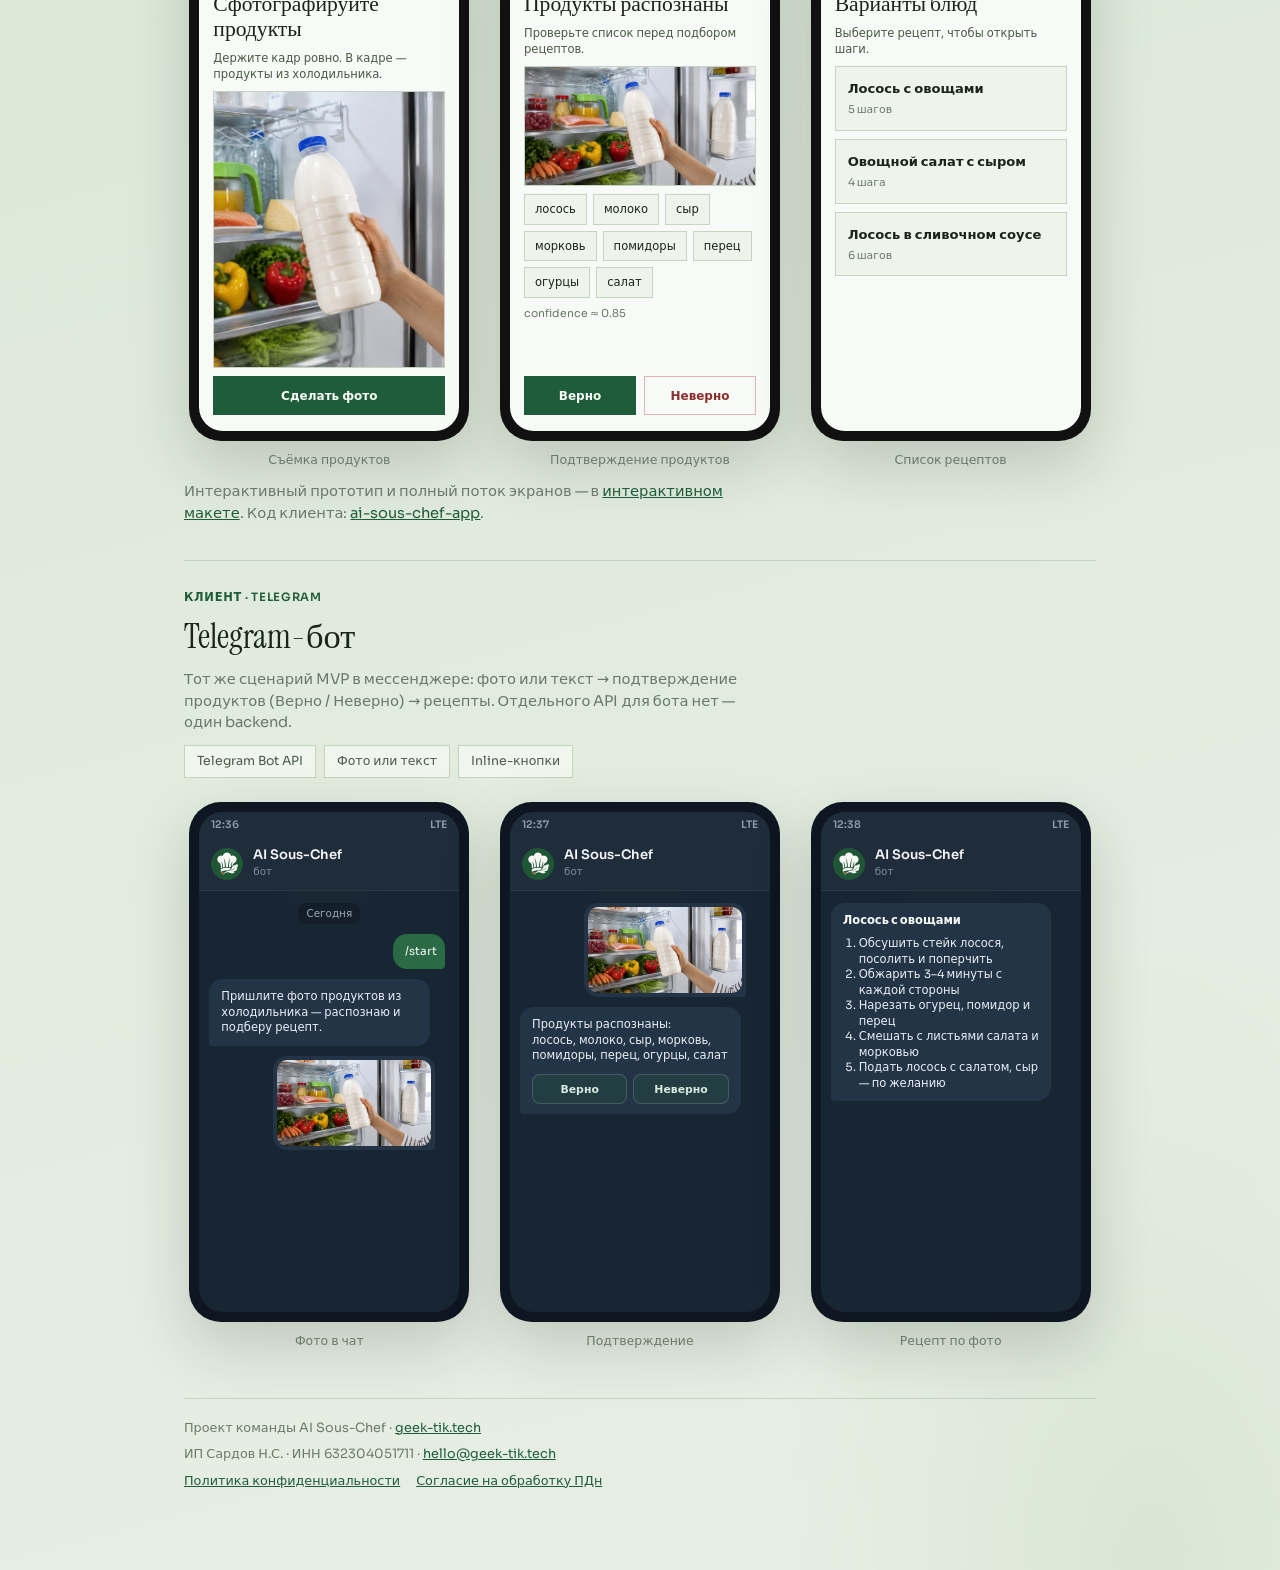
==== commit e6a58302: "Require X-Api-Key on public /app/api and keep journal internals off the mockup. Bot, app, and site e" ====
--- a/frontend/index.html
+++ b/frontend/index.html
@@ -24,6 +24,7 @@
         </a>
         <a class="nav-link" href="index.html" aria-current="page">О проекте</a>
         <a class="nav-link" href="team.html">Команда</a>
+        <a class="nav-link" href="#stack">Стек</a>
         <a class="nav-link" href="#app">Приложение</a>
         <a class="nav-link" href="#bot">Telegram-бот</a>
         <a class="nav-link" href="mockup.html">Макет</a>
@@ -54,9 +55,60 @@
       </div>
     </header>
 
+    <section id="stack" class="product-section" aria-labelledby="stack-heading">
+      <h2 class="section-title" id="stack-heading">
+        <span class="section-kind">Проект</span>
+        Технологический стек
+      </h2>
+      <p class="section-note">
+        Android и Telegram-бот ходят в один API.
+      </p>
+      <dl class="stack-list">
+        <div>
+          <dt>Клиенты</dt>
+          <dd class="meta">
+            <span class="chip">React Native</span>
+            <span class="chip">Android</span>
+            <span class="chip">Telegram Bot API</span>
+          </dd>
+        </div>
+        <div>
+          <dt>Backend</dt>
+          <dd class="meta">
+            <span class="chip">Python</span>
+            <span class="chip">FastAPI</span>
+            <span class="chip">PostgreSQL</span>
+            <span class="chip">Redis</span>
+          </dd>
+        </div>
+        <div>
+          <dt>ИИ</dt>
+          <dd class="meta">
+            <span class="chip">Yandex Vision</span>
+            <span class="chip">YandexGPT</span>
+          </dd>
+        </div>
+        <div>
+          <dt>Инфра</dt>
+          <dd class="meta">
+            <span class="chip">Docker</span>
+            <span class="chip">GitHub Actions</span>
+            <span class="chip">nginx</span>
+          </dd>
+        </div>
+      </dl>
+      <p class="section-note section-note-follow">
+        Код: <a href="https://github.com/teamsync-labs/ai-sous-chef">ai-sous-chef</a>
+        · приложение:
+        <a href="https://github.com/teamsync-labs/ai-sous-chef-app">ai-sous-chef-app</a>
+        · команда на
+        <a href="https://geek-tik.tech/teams/ai-sous-chef">geek-tik.tech</a>.
+      </p>
+    </section>
+
     <h2 class="section-title">
       <span class="section-kind">MVP</span>
-      Что уже задумано
+      Один пользовательский сценарий
     </h2>
     <p class="section-note">
       Сфотографировать продукты или перечислить их текстом → получить варианты рецептов →
@@ -70,7 +122,7 @@
       </h2>
       <p class="section-note">
         Android-клиент (React Native): фото или текст продуктов → подтверждение списка →
-        варианты рецептов со шагами. Без регистрации и без чата.
+        варианты рецептов с шагами. Без регистрации и без чата.
       </p>
       <div class="meta">
         <span class="chip">React Native</span>
--- a/frontend/styles.css
+++ b/frontend/styles.css
@@ -476,6 +476,29 @@
   margin: -8px 0 24px;
 }
 
+.stack-list {
+  display: grid;
+  gap: 16px;
+  margin: 0 0 8px;
+}
+
+.stack-list > div {
+  margin: 0;
+}
+
+.stack-list dt {
+  font-size: 0.72rem;
+  font-weight: 600;
+  letter-spacing: 0.06em;
+  text-transform: uppercase;
+  color: var(--brand);
+  margin-bottom: 8px;
+}
+
+.stack-list dd.meta {
+  margin: 0;
+}
+
 .section-note-follow {
   margin-top: 8px;
 }
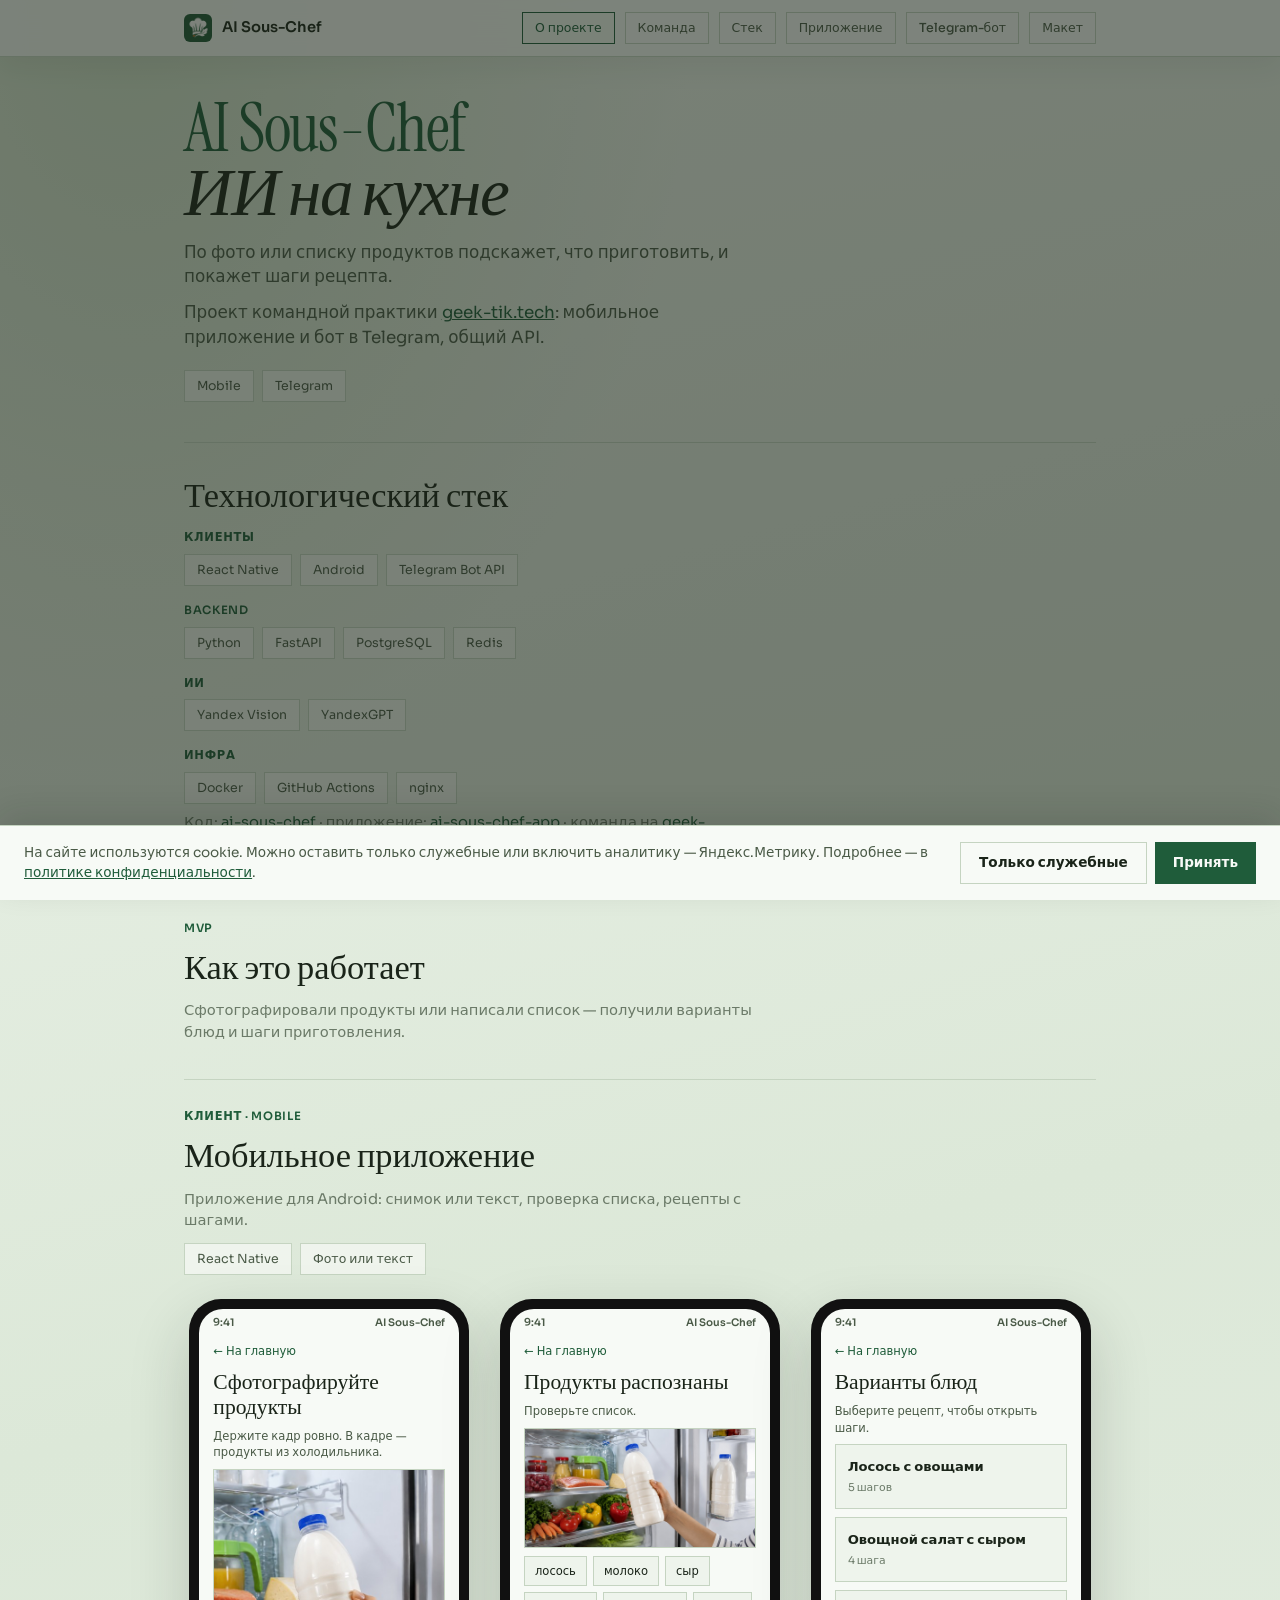
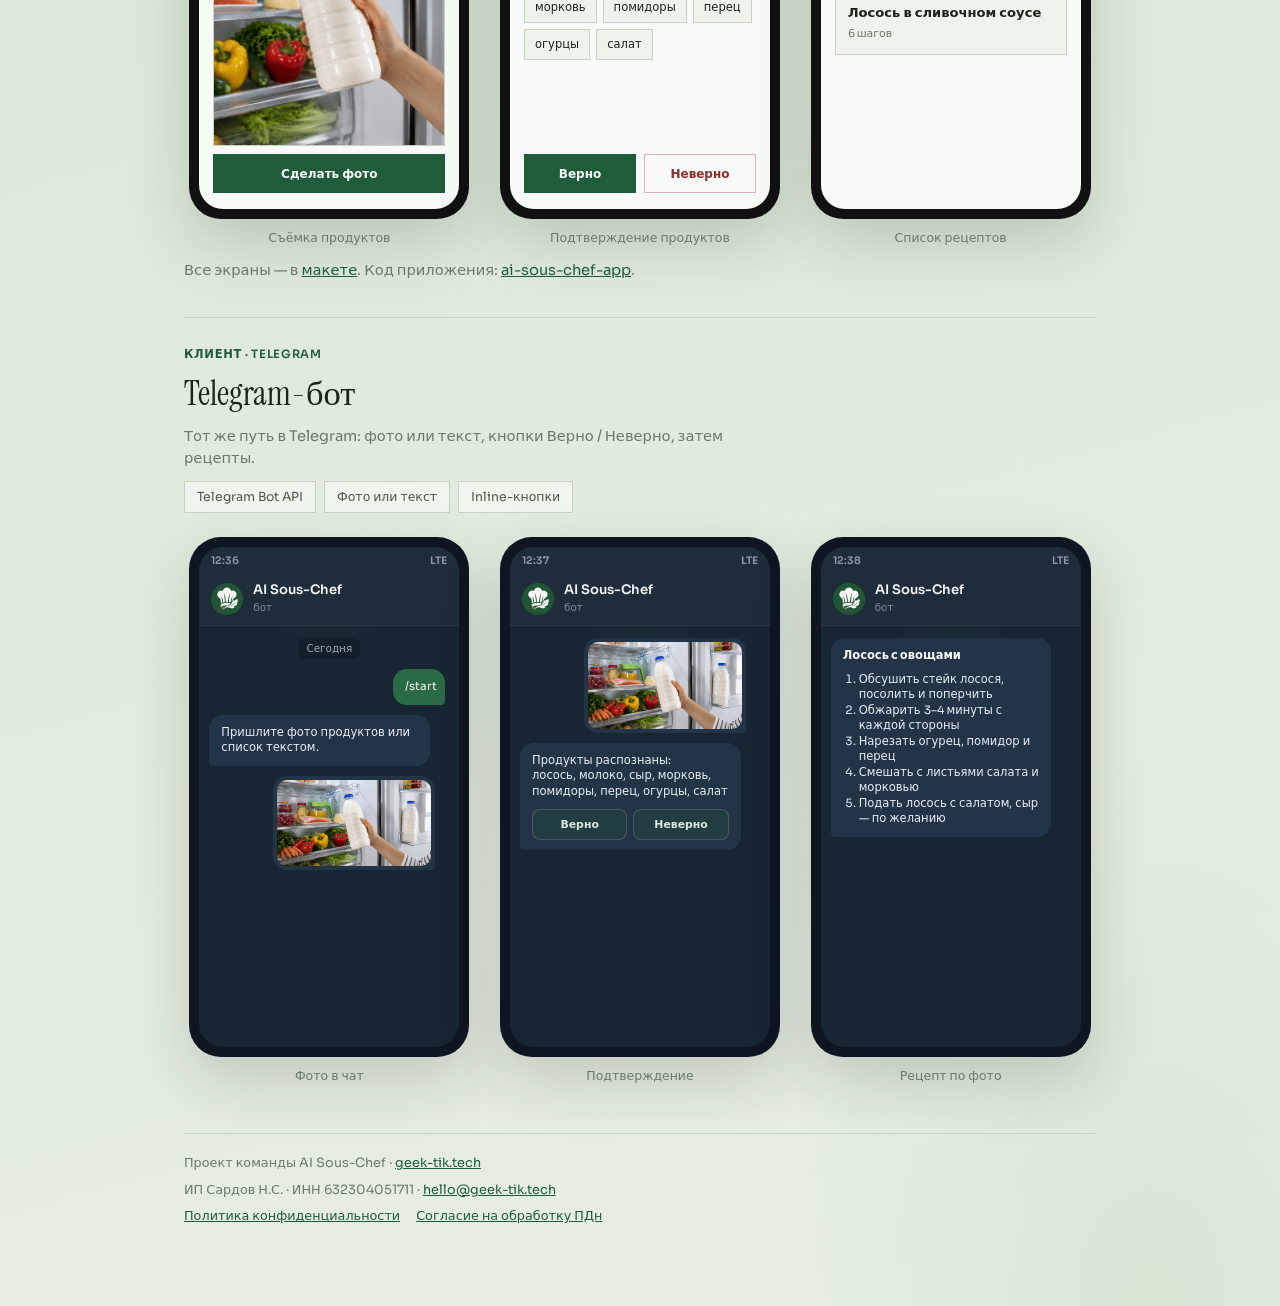
==== commit 9bc155a5: "Refine the product site copy and simplify the public mockups. The product pages now read more cleanl" ====
--- a/frontend/index.html
+++ b/frontend/index.html
@@ -36,33 +36,24 @@
     <header class="hero">
       <div class="brand">AI Sous-Chef<br /><em>ИИ на кухне</em></div>
       <p class="lede">
-        Персональный ИИ-помощник, который отвечает на вопрос «Что приготовить?»:
-        по фото или списку продуктов подбирает рецепты и помогает с приготовлением.
+        По фото или списку продуктов подскажет, что приготовить, и покажет шаги рецепта.
       </p>
       <p class="lede">
-        Проект командной стажировки <a href="https://geek-tik.tech/teams/ai-sous-chef">geek-tik.tech</a>.
-        Клиенты — мобильное приложение и Telegram-бот; общая логика в одном backend.
+        Проект командной практики
+        <a href="https://geek-tik.tech/teams/ai-sous-chef">geek-tik.tech</a>:
+        мобильное приложение и бот в Telegram, общий API.
       </p>
       <div class="meta">
         <span class="chip">Mobile</span>
         <span class="chip">Telegram</span>
-        <span class="chip">Один API</span>
-      </div>
-      <div class="cta-row">
-        <a class="btn btn-primary" href="team.html">Команда</a>
-        <a class="btn btn-ghost" href="#app">Мобильное приложение</a>
-        <a class="btn btn-ghost" href="#bot">Telegram-бот</a>
-      </div>
+      </div>
+
     </header>
 
     <section id="stack" class="product-section" aria-labelledby="stack-heading">
       <h2 class="section-title" id="stack-heading">
-        <span class="section-kind">Проект</span>
         Технологический стек
       </h2>
-      <p class="section-note">
-        Android и Telegram-бот ходят в один API.
-      </p>
       <dl class="stack-list">
         <div>
           <dt>Клиенты</dt>
@@ -108,11 +99,10 @@
 
     <h2 class="section-title">
       <span class="section-kind">MVP</span>
-      Один пользовательский сценарий
+      Как это работает
     </h2>
     <p class="section-note">
-      Сфотографировать продукты или перечислить их текстом → получить варианты рецептов →
-      приготовить блюдо с подсказками ИИ. Без лишнего чата: один запрос — один ответ.
+      Сфотографировали продукты или написали список — получили варианты блюд и шаги приготовления.
     </p>
 
     <section id="app" class="product-section" aria-labelledby="app-heading">
@@ -121,13 +111,11 @@
         Мобильное приложение
       </h2>
       <p class="section-note">
-        Android-клиент (React Native): фото или текст продуктов → подтверждение списка →
-        варианты рецептов с шагами. Без регистрации и без чата.
+        Приложение для Android: снимок или текст, проверка списка, рецепты с шагами.
       </p>
       <div class="meta">
         <span class="chip">React Native</span>
         <span class="chip">Фото или текст</span>
-        <span class="chip">Один API</span>
       </div>
 
       <div class="screen-row" aria-label="Экраны мобильного приложения">
@@ -156,7 +144,7 @@
               <div class="shot-screen">
                 <div class="shot-back">← На главную</div>
                 <h3 class="shot-headline">Продукты распознаны</h3>
-                <p class="shot-hint">Проверьте список перед подбором рецептов.</p>
+                <p class="shot-hint">Проверьте список.</p>
                 <div class="shot-photo shot-photo-sm">
                   <img src="assets/fridge-products.jpg" alt="" width="240" height="135" />
                 </div>
@@ -170,7 +158,6 @@
                   <li>огурцы</li>
                   <li>салат</li>
                 </ul>
-                <p class="shot-meta">confidence ≈ 0.85</p>
                 <div class="shot-actions">
                   <span class="shot-btn primary">Верно</span>
                   <span class="shot-btn danger">Неверно</span>
@@ -209,9 +196,8 @@
       </div>
 
       <p class="section-note section-note-follow">
-        Интерактивный прототип и полный поток экранов —
-        в <a href="mockup.html">интерактивном макете</a>.
-        Код клиента: <a href="https://github.com/teamsync-labs/ai-sous-chef-app">ai-sous-chef-app</a>.
+        Все экраны — в <a href="mockup.html">макете</a>.
+        Код приложения: <a href="https://github.com/teamsync-labs/ai-sous-chef-app">ai-sous-chef-app</a>.
       </p>
     </section>
 
@@ -221,8 +207,7 @@
         Telegram-бот
       </h2>
       <p class="section-note">
-        Тот же сценарий MVP в мессенджере: фото или текст → подтверждение продуктов
-        (Верно / Неверно) → рецепты. Отдельного API для бота нет — один backend.
+        Тот же путь в Telegram: фото или текст, кнопки Верно / Неверно, затем рецепты.
       </p>
       <div class="meta">
         <span class="chip">Telegram Bot API</span>
@@ -249,7 +234,7 @@
                 </div>
                 <div class="tg-row bot">
                   <div class="tg-bubble bot">
-                    Пришлите фото продуктов из холодильника — распознаю и подберу рецепт.
+                    Пришлите фото продуктов или список текстом.
                   </div>
                 </div>
                 <div class="tg-row user">
@@ -333,8 +318,10 @@
       <p>Проект команды AI Sous-Chef · <a href="https://geek-tik.tech/teams/ai-sous-chef">geek-tik.tech</a></p>
       <p>ИП Сардов Н.С. · ИНН 632304051711 · <a href="mailto:hello@geek-tik.tech">hello@geek-tik.tech</a></p>
       <nav aria-label="Правовая информация">
-        <a href="https://consent.geek-tik.tech/t/ai-sous-chef/policy" target="_blank" rel="noopener">Политика конфиденциальности</a>
-        <a href="https://consent.geek-tik.tech/t/ai-sous-chef/pdn-consent" target="_blank" rel="noopener">Согласие на обработку ПДн</a>
+        <a href="https://consent.geek-tik.tech/t/ai-sous-chef/policy" target="_blank" rel="noopener">Политика
+          конфиденциальности</a>
+        <a href="https://consent.geek-tik.tech/t/ai-sous-chef/pdn-consent" target="_blank" rel="noopener">Согласие на
+          обработку ПДн</a>
       </nav>
     </footer>
   </main>
--- a/frontend/styles.css
+++ b/frontend/styles.css
@@ -18,6 +18,16 @@
   padding: 0;
 }
 
+html {
+  scroll-behavior: smooth;
+}
+
+@media (prefers-reduced-motion: reduce) {
+  html {
+    scroll-behavior: auto;
+  }
+}
+
 body {
   font-family: "Sora", system-ui, sans-serif;
   color: var(--ink);
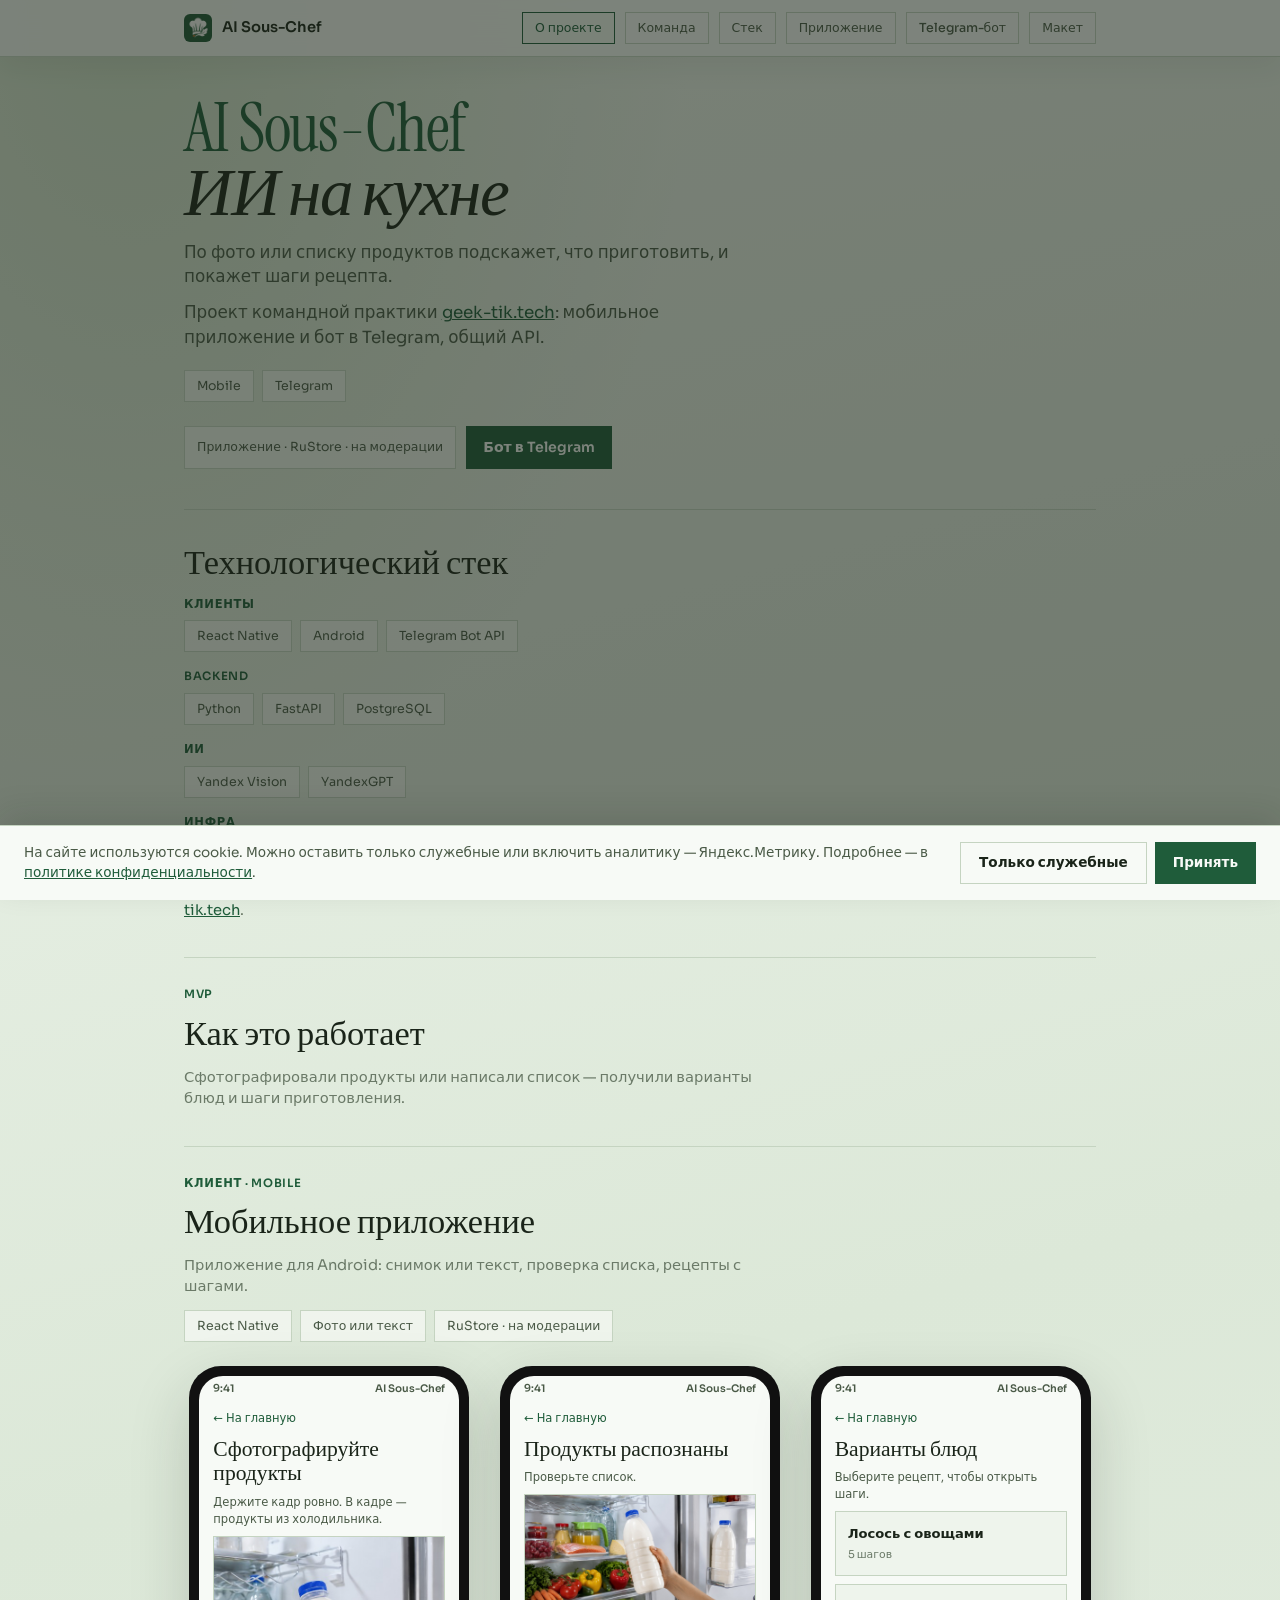
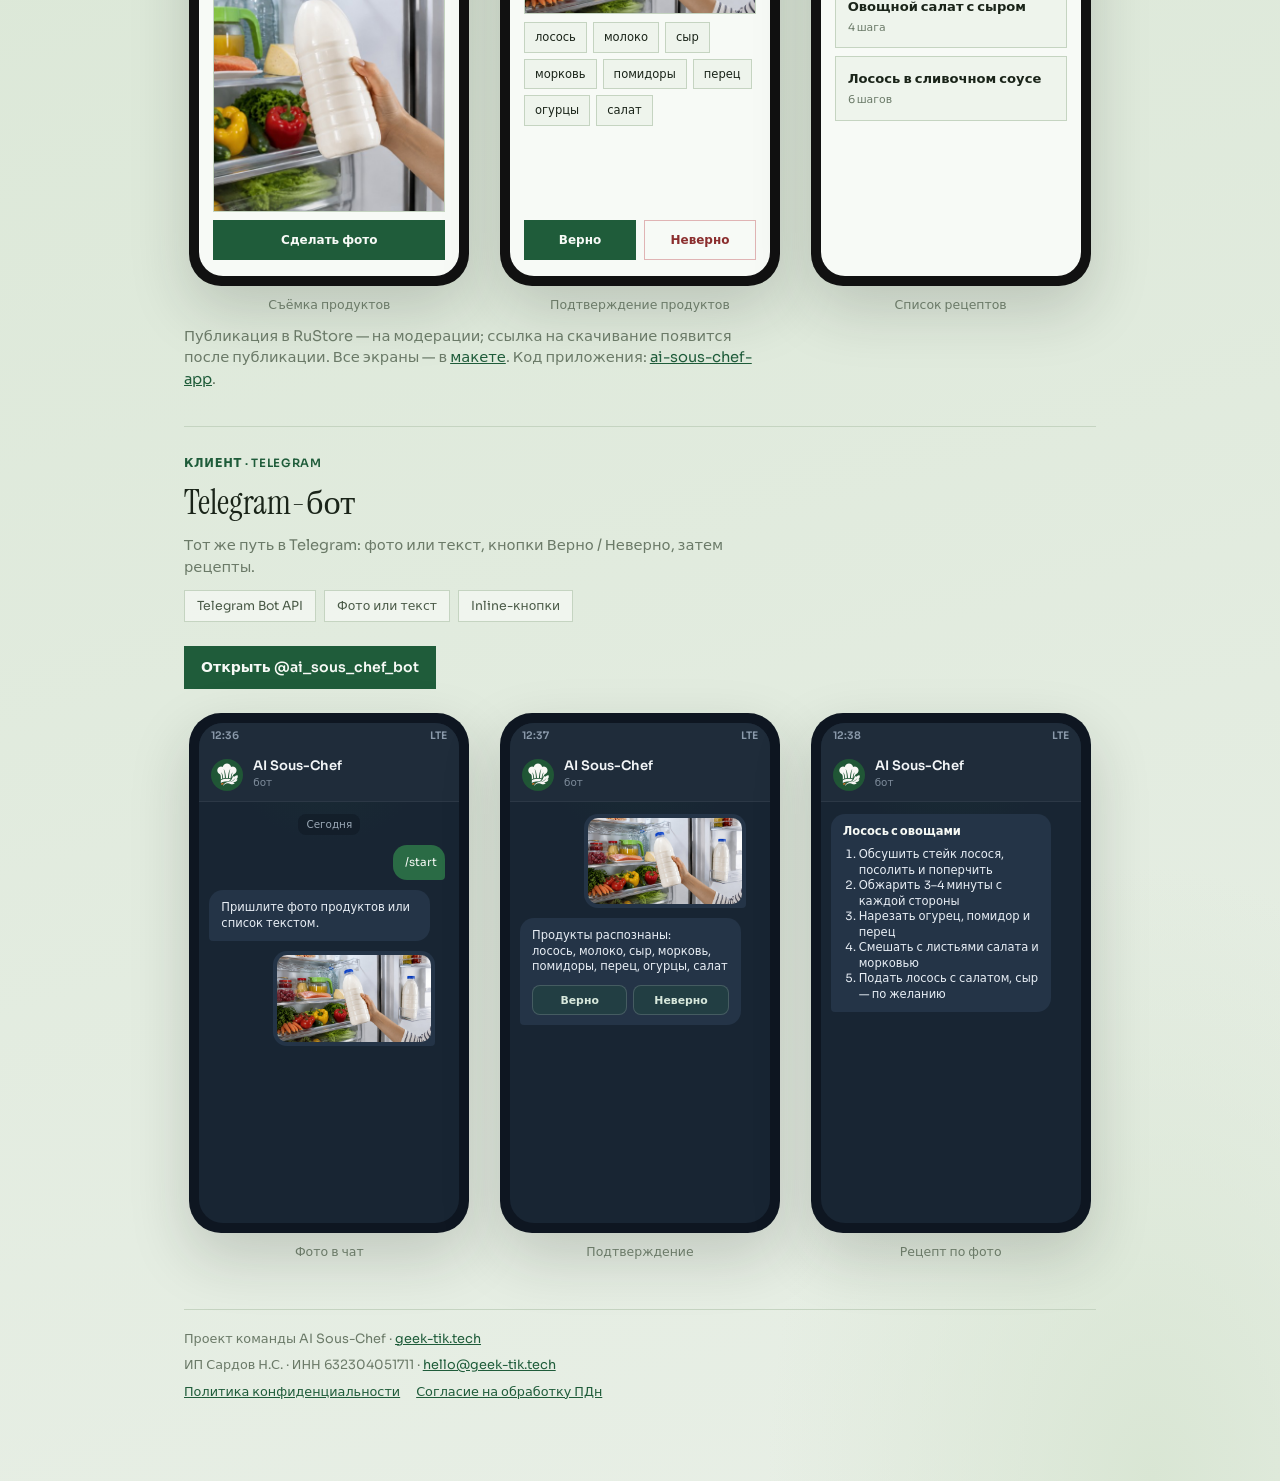
==== commit 26008fbd: "feat: ссылка на Telegram-бота и статус RuStore на сайте На визитке — CTA к боту и пометка, что прило" ====
--- a/frontend/index.html
+++ b/frontend/index.html
@@ -46,6 +46,10 @@
       <div class="meta">
         <span class="chip">Mobile</span>
         <span class="chip">Telegram</span>
+      </div>
+      <div class="cta-row">
+        <span class="chip">Приложение · RuStore · на модерации</span>
+        <a class="btn btn-primary" href="https://t.me/ai_sous_chef_bot" target="_blank" rel="noopener">Бот в Telegram</a>
       </div>
 
     </header>
@@ -69,7 +73,6 @@
             <span class="chip">Python</span>
             <span class="chip">FastAPI</span>
             <span class="chip">PostgreSQL</span>
-            <span class="chip">Redis</span>
           </dd>
         </div>
         <div>
@@ -116,6 +119,7 @@
       <div class="meta">
         <span class="chip">React Native</span>
         <span class="chip">Фото или текст</span>
+        <span class="chip">RuStore · на модерации</span>
       </div>
 
       <div class="screen-row" aria-label="Экраны мобильного приложения">
@@ -196,6 +200,7 @@
       </div>
 
       <p class="section-note section-note-follow">
+        Публикация в RuStore — на модерации; ссылка на скачивание появится после публикации.
         Все экраны — в <a href="mockup.html">макете</a>.
         Код приложения: <a href="https://github.com/teamsync-labs/ai-sous-chef-app">ai-sous-chef-app</a>.
       </p>
@@ -213,6 +218,9 @@
         <span class="chip">Telegram Bot API</span>
         <span class="chip">Фото или текст</span>
         <span class="chip">Inline-кнопки</span>
+      </div>
+      <div class="cta-row">
+        <a class="btn btn-primary" href="https://t.me/ai_sous_chef_bot" target="_blank" rel="noopener">Открыть @ai_sous_chef_bot</a>
       </div>
 
       <div class="screen-row" aria-label="Экраны Telegram-бота">
--- a/frontend/styles.css
+++ b/frontend/styles.css
@@ -486,6 +486,11 @@
   margin: -8px 0 24px;
 }
 
+.product-section > .cta-row {
+  margin-top: 0;
+  margin-bottom: 24px;
+}
+
 .stack-list {
   display: grid;
   gap: 16px;
